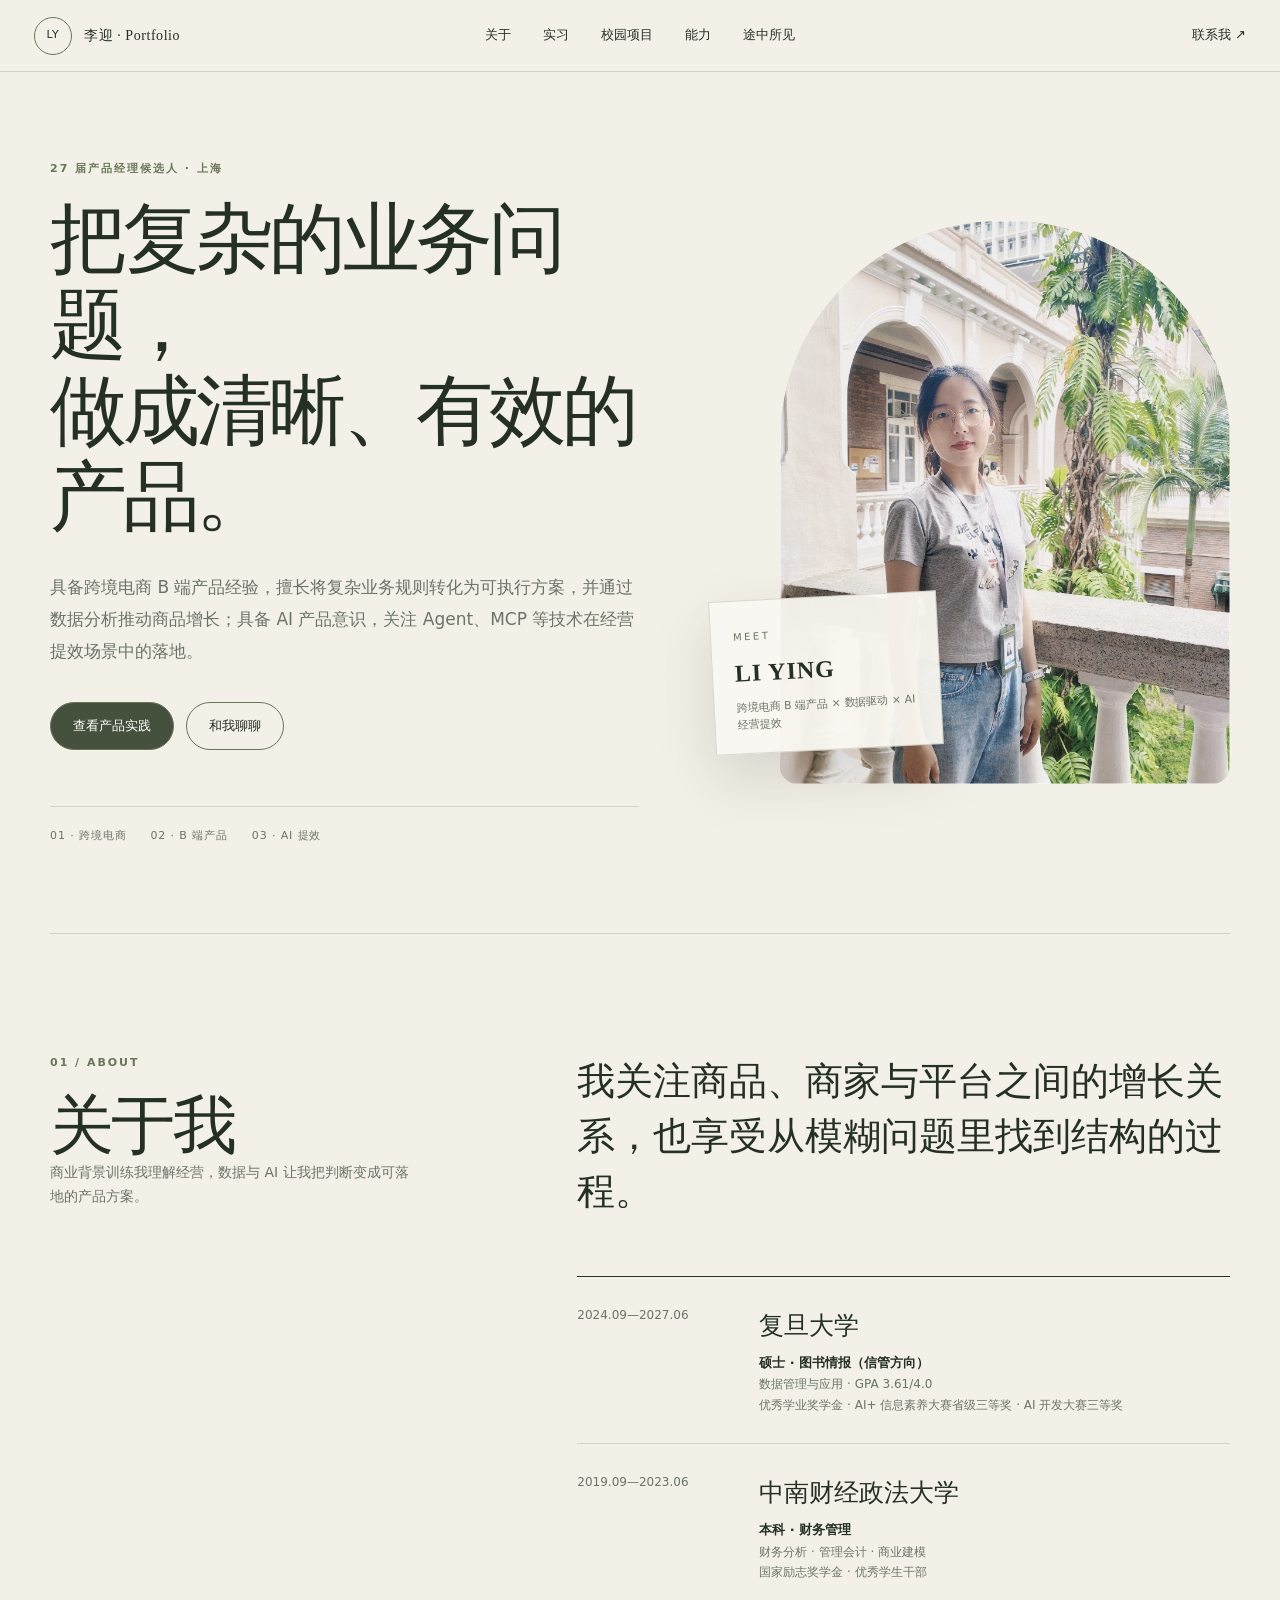
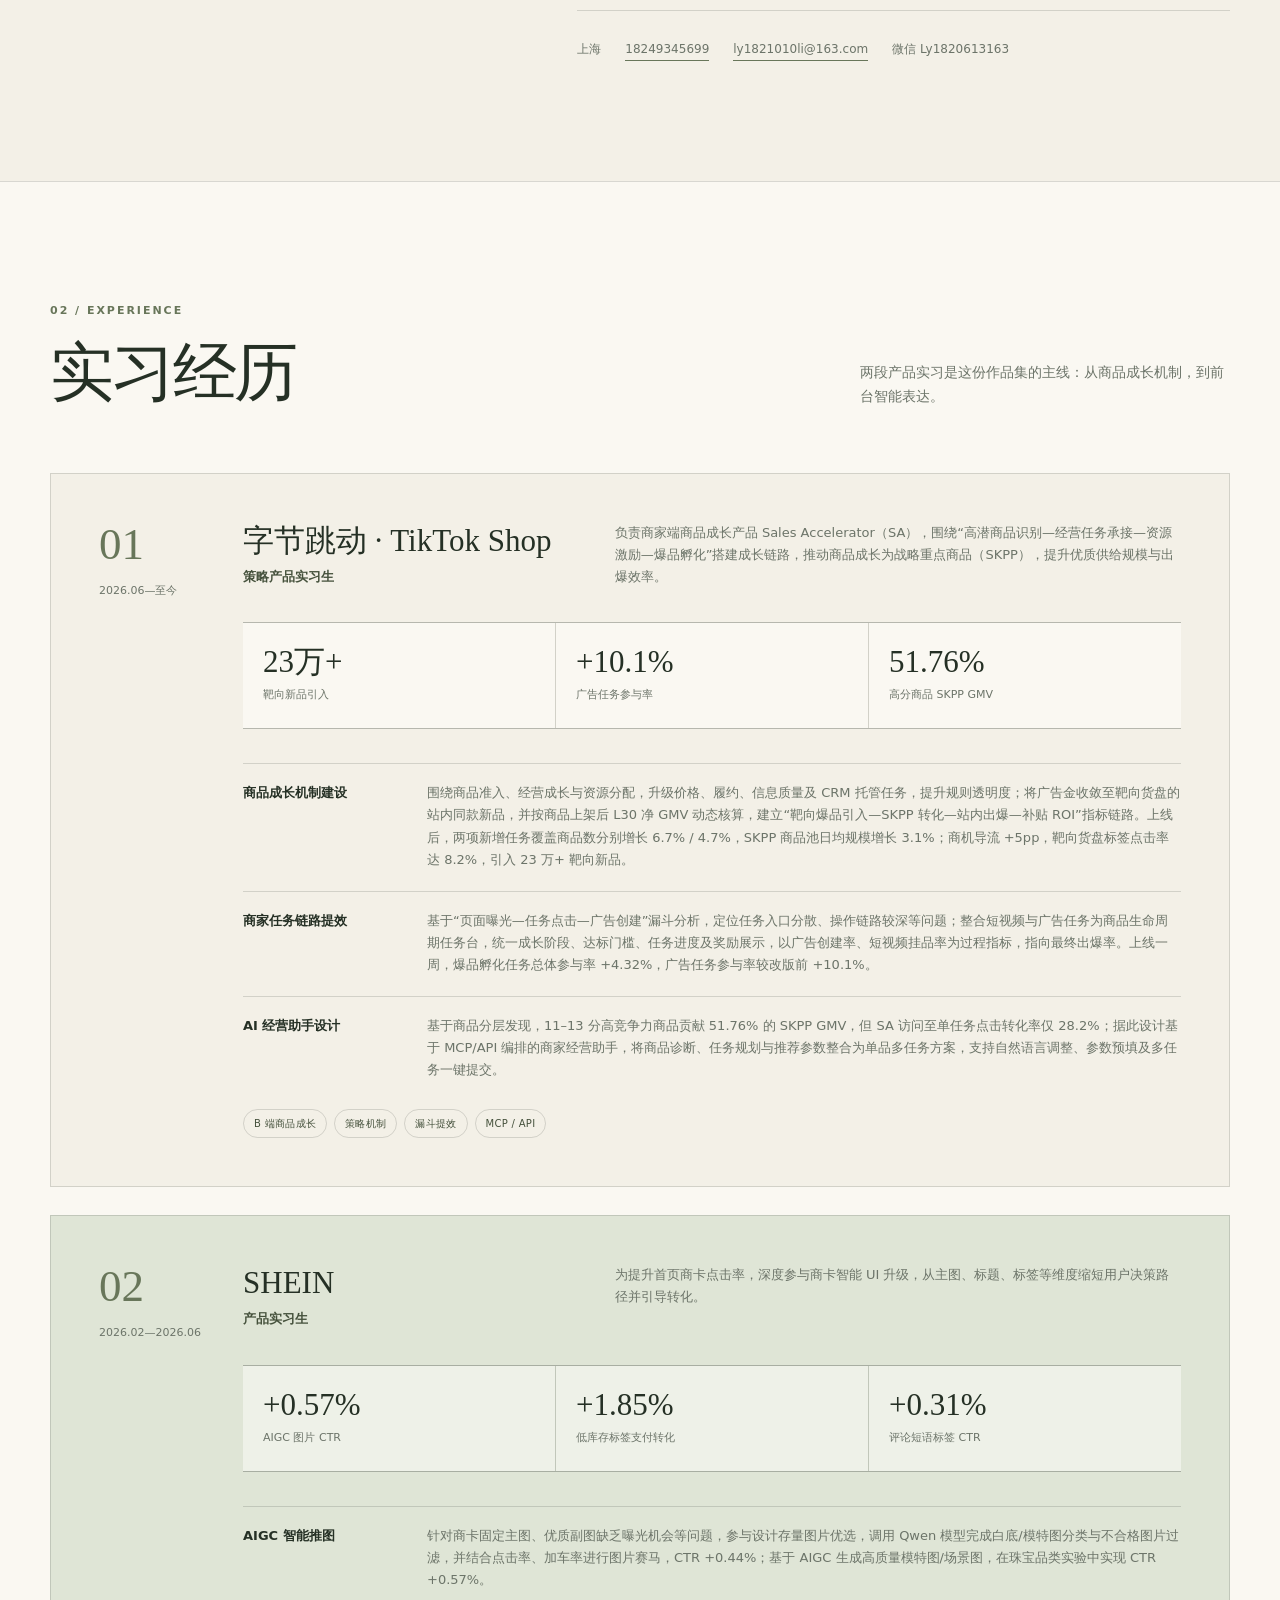
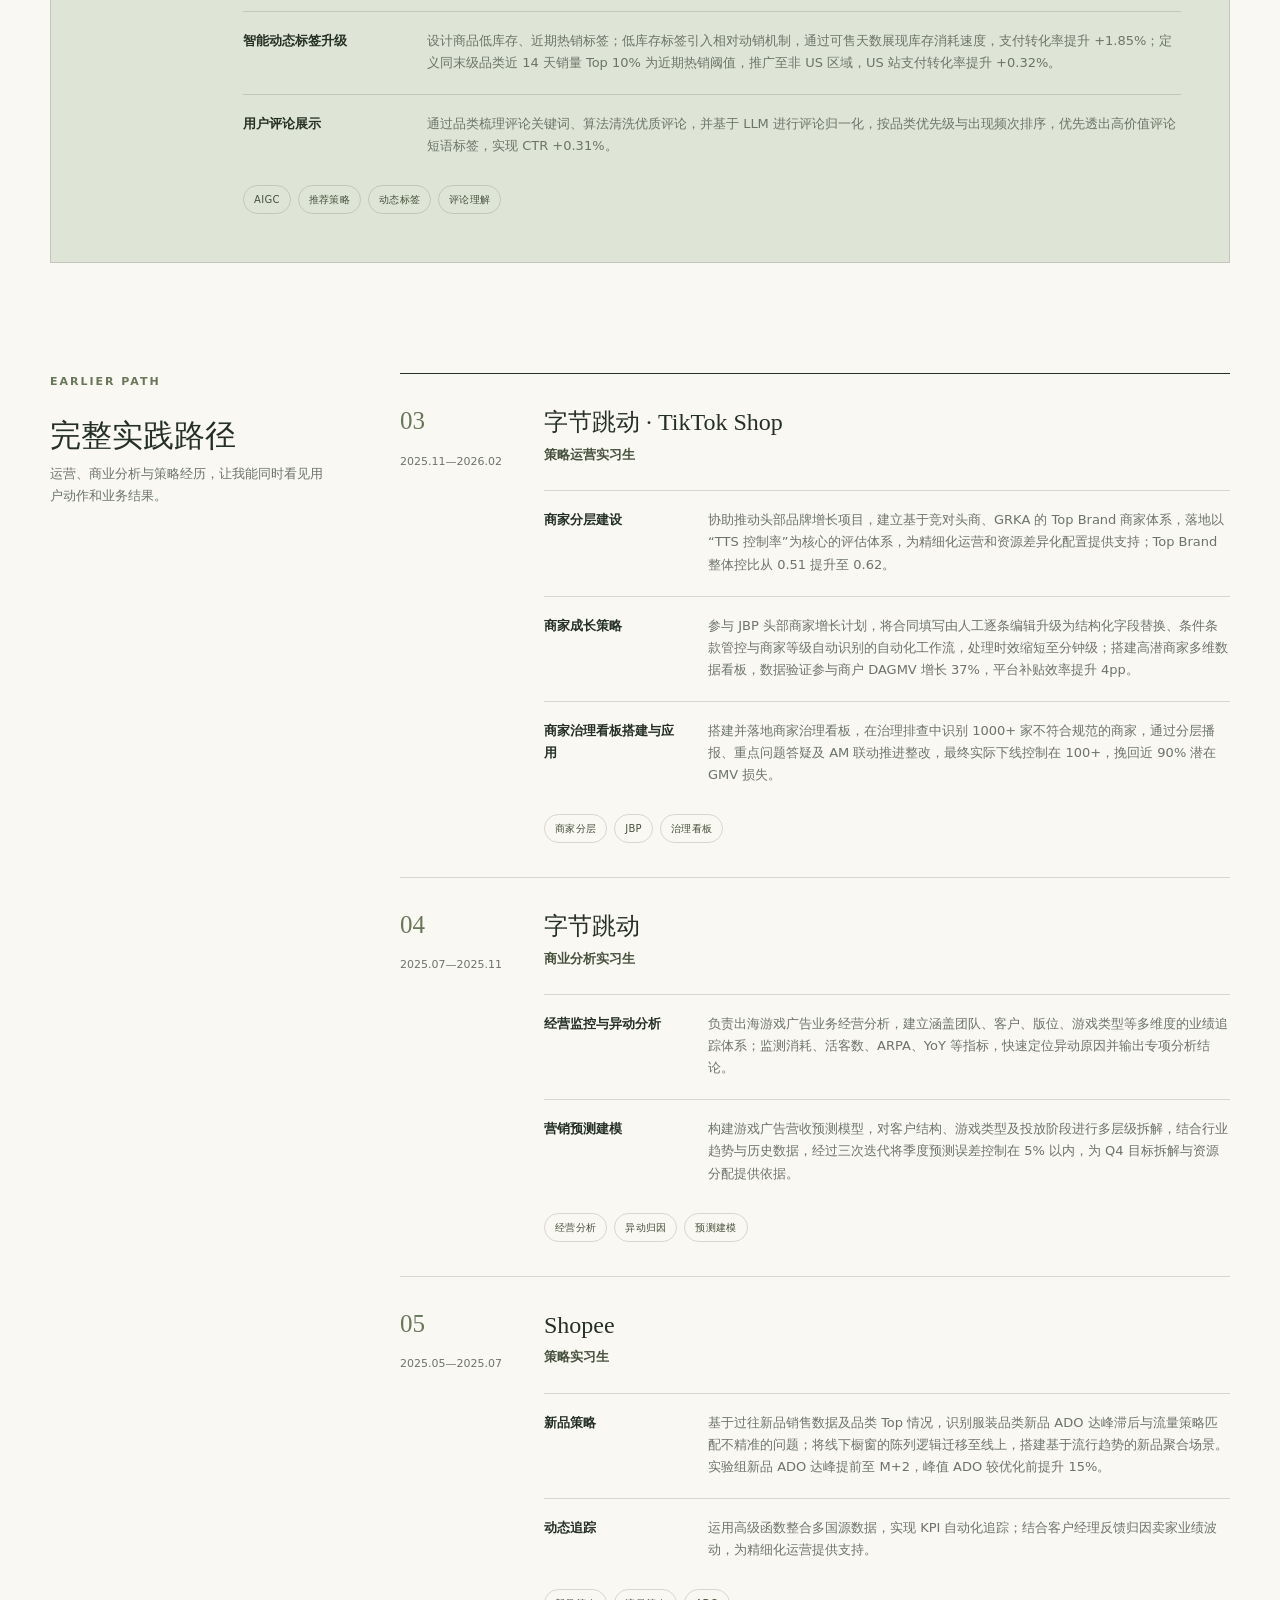
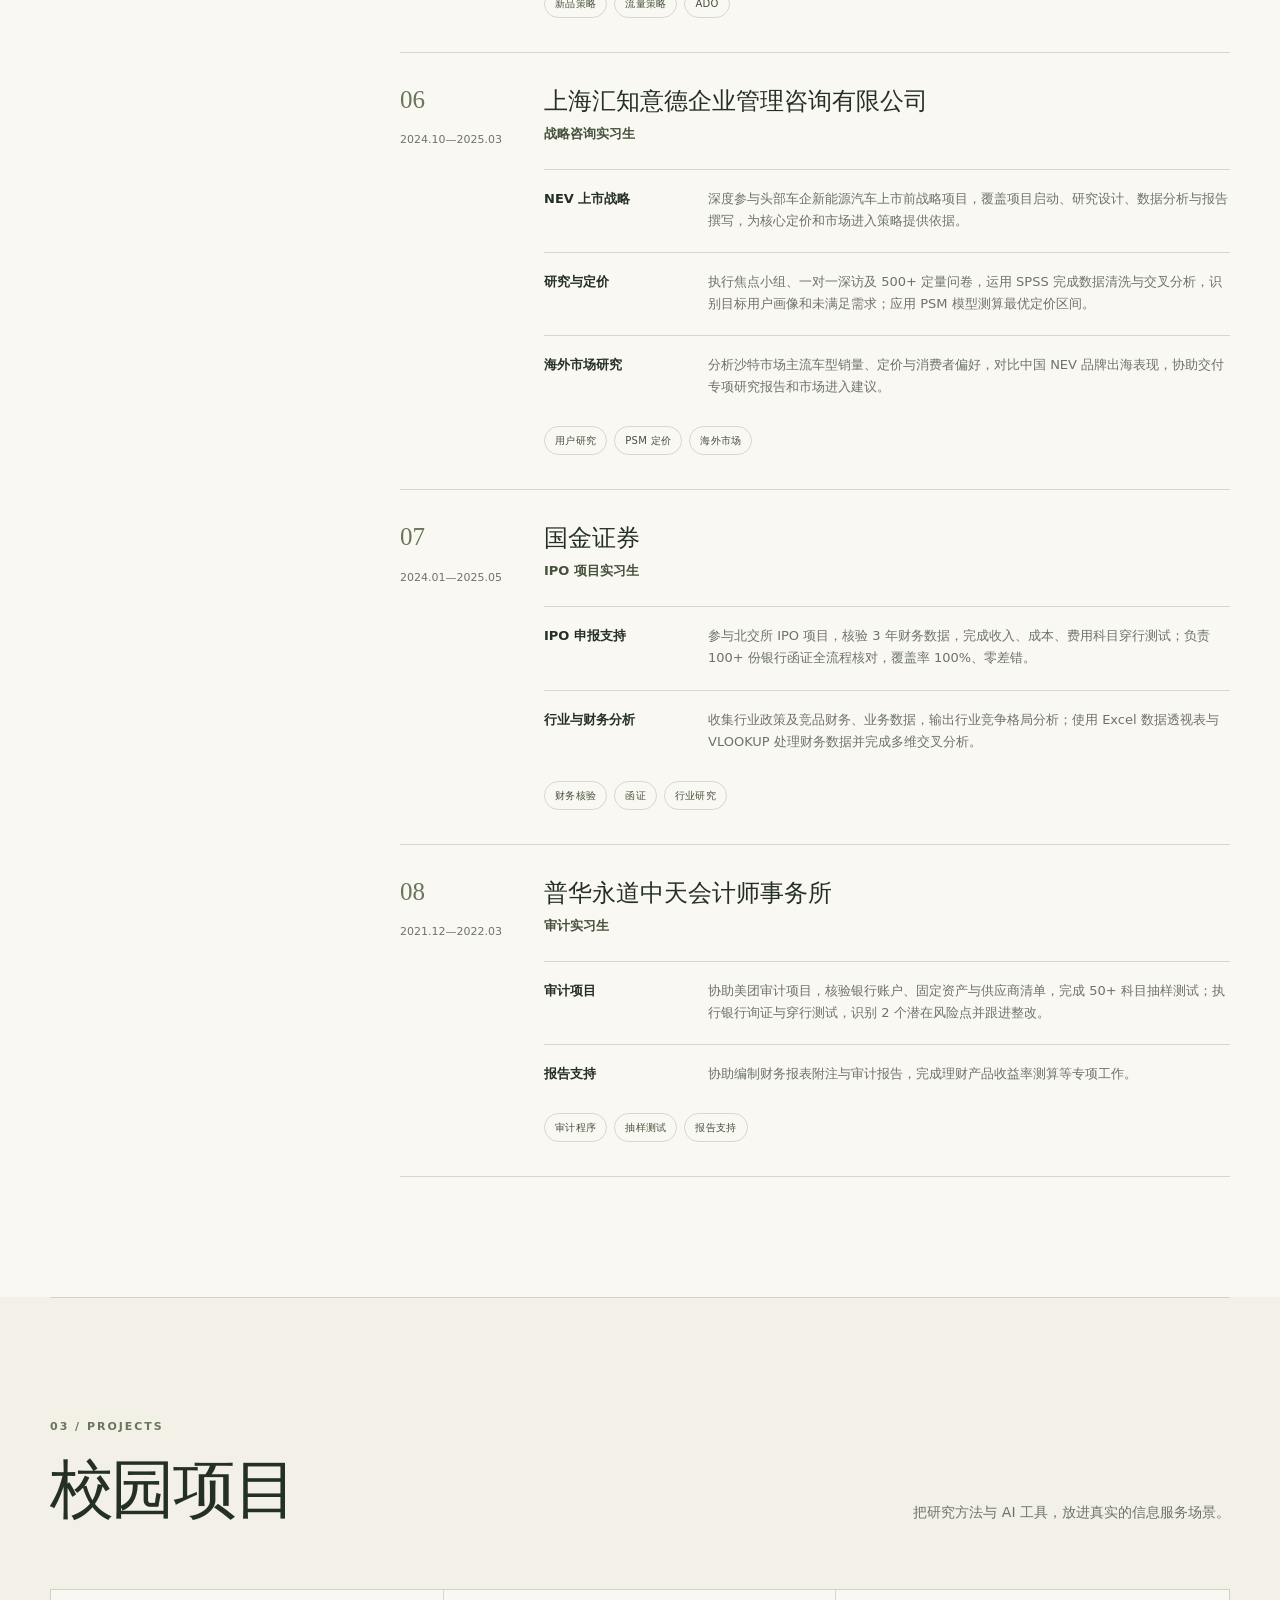
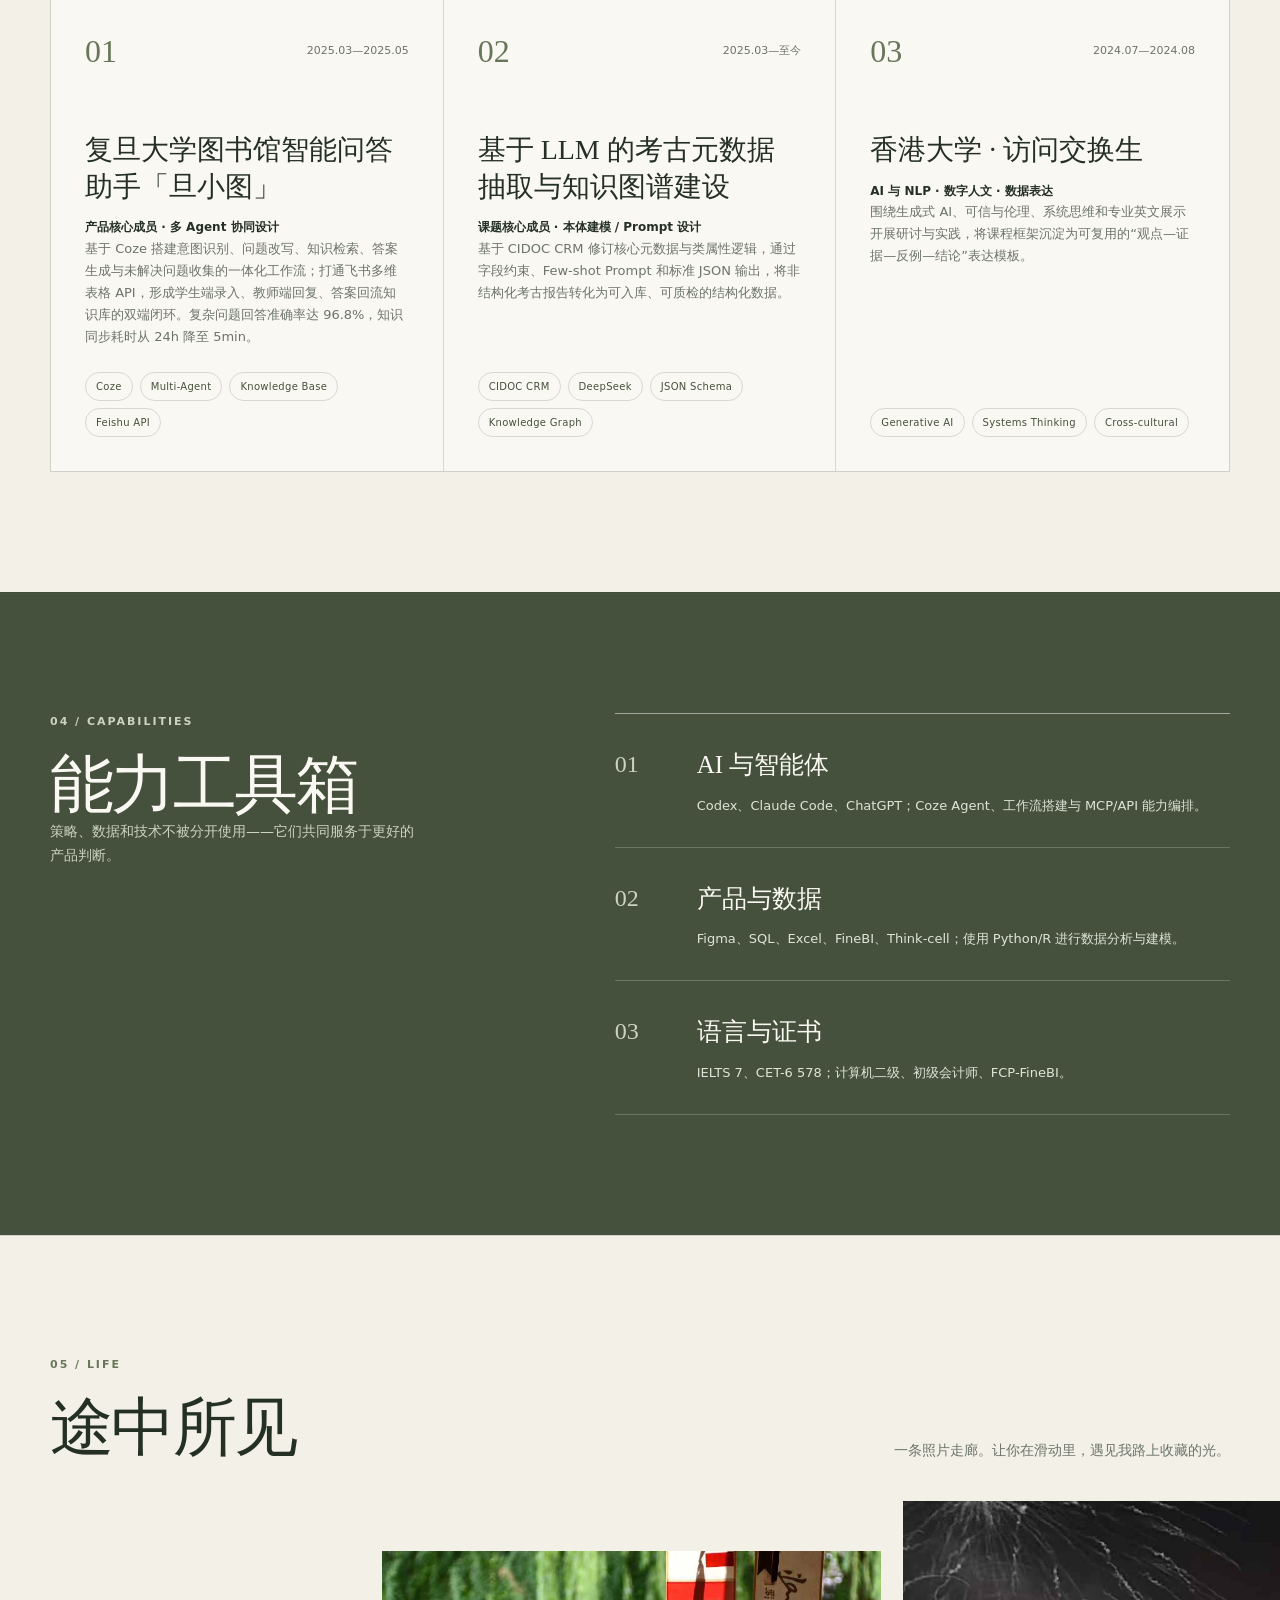
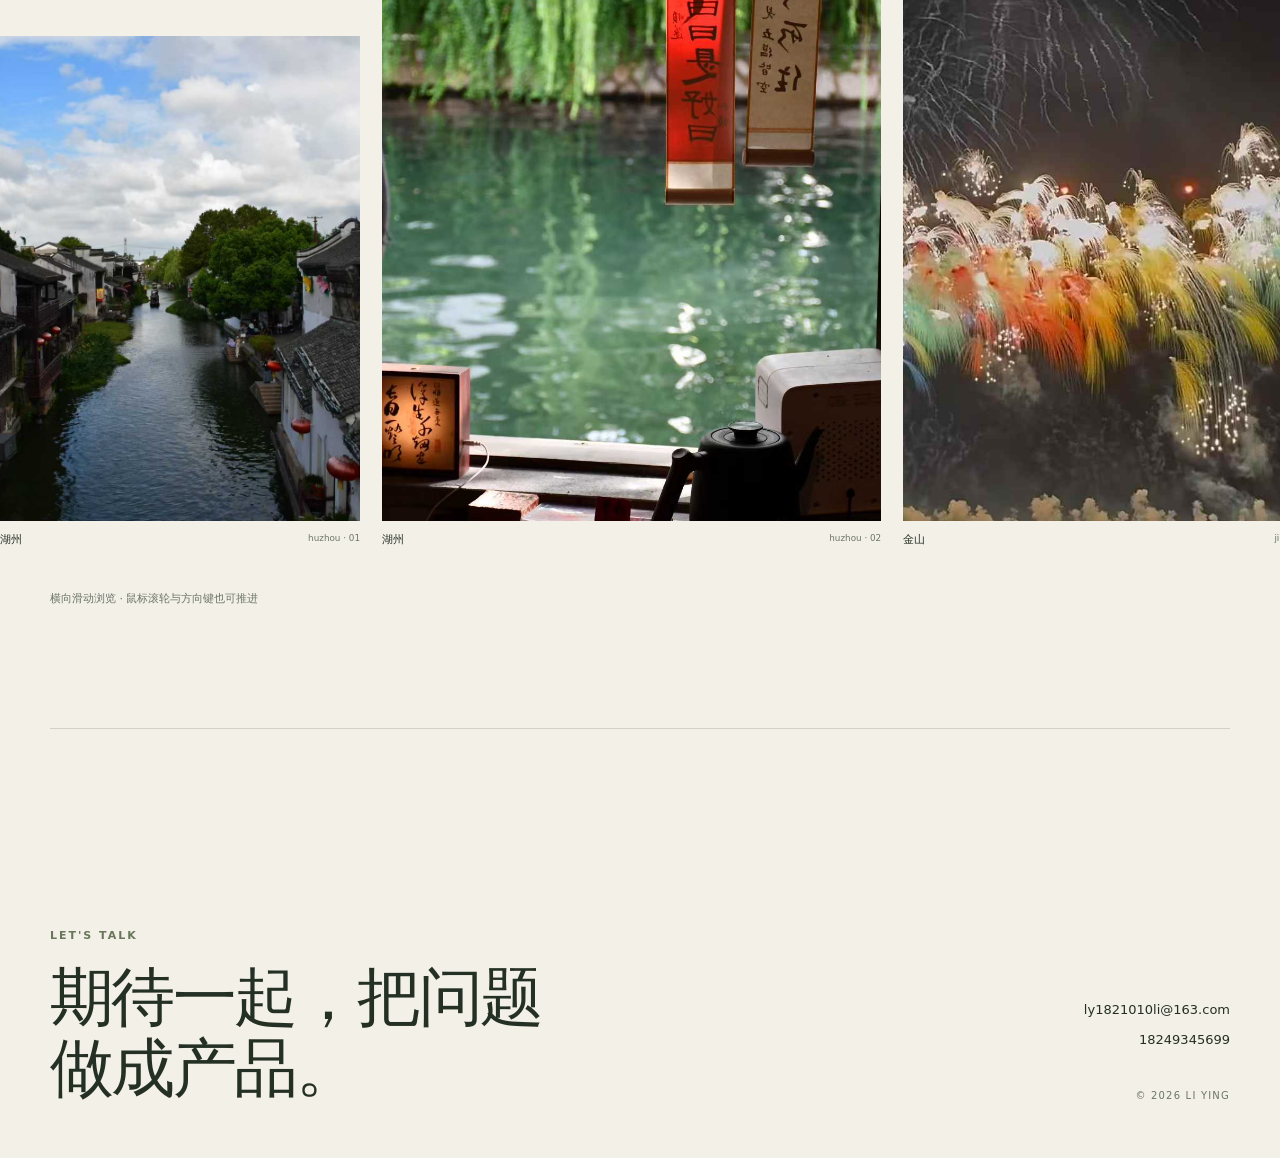
==== index.html @ 2142cdd2 "Publish product portfolio" ====
<!DOCTYPE html><html lang="zh-CN"><head><meta charSet="utf-8"/><meta name="viewport" content="width=device-width, initial-scale=1"/><link rel="preload" href="./profile.jpg" as="image"/><link rel="stylesheet" href="./style.css"  /><title>李迎 · 产品作品集</title><meta name="description" content="李迎的个人作品集：跨境电商 B 端产品、数据分析与 AI 经营提效实践。"/><meta property="og:title" content="李迎 · 产品作品集"/><meta property="og:description" content="李迎的个人作品集：跨境电商 B 端产品、数据分析与 AI 经营提效实践。"/><meta property="og:type" content="website"/><meta property="og:image" content="https://yling110500.github.io/portfolio_liying_v2/og.png"/><meta property="og:image:width" content="1536"/><meta property="og:image:height" content="864"/><meta property="og:image:alt" content="李迎产品作品集"/><meta name="twitter:card" content="summary_large_image"/><meta name="twitter:title" content="李迎 · 产品作品集"/><meta name="twitter:description" content="李迎的个人作品集：跨境电商 B 端产品、数据分析与 AI 经营提效实践。"/><meta name="twitter:image" content="https://yling110500.github.io/portfolio_liying_v2/og.png"/>
</head><body><main><header class="site-header"><a class="brand" href="#top" aria-label="返回首页"><span class="brand-mark">LY</span><span>李迎 · Portfolio</span></a><nav class="main-nav" aria-label="主导航"><a href="#about">关于</a><a href="#experience">实习</a><a href="#projects">校园项目</a><a href="#skills">能力</a><a href="#life">途中所见</a></nav><a class="header-contact" href="mailto:ly1821010li@163.com">联系我 ↗</a></header><section class="hero shell" id="top"><div class="hero-copy"><p class="eyebrow">27 届产品经理候选人 · 上海</p><h1>把复杂的业务问题，<br/>做成清晰、有效的产品。</h1><p class="hero-statement">具备跨境电商 B 端产品经验，擅长将复杂业务规则转化为可执行方案，并通过数据分析推动商品增长；具备 AI 产品意识，关注 Agent、MCP 等技术在经营提效场景中的落地。</p><div class="hero-actions"><a class="button primary" href="#experience">查看产品实践</a><a class="button secondary" href="mailto:ly1821010li@163.com">和我聊聊</a></div><div class="hero-index" aria-label="核心能力"><span>01 · 跨境电商</span><span>02 · B 端产品</span><span>03 · AI 提效</span></div></div><div class="portrait-wrap"><div class="portrait-frame"><img src="./profile.jpg" alt="李迎个人照片"/></div><div class="meet-card"><span>MEET</span><strong>LI YING</strong><p>跨境电商 B 端产品 × 数据驱动 × AI 经营提效</p></div></div></section><section class="section shell about-grid" id="about"><div class="section-heading sticky-heading"><p class="section-no">01 / ABOUT</p><h2>关于我</h2><p>商业背景训练我理解经营，数据与 AI 让我把判断变成可落地的产品方案。</p></div><div class="about-content"><p class="lead">我关注商品、商家与平台之间的增长关系，也享受从模糊问题里找到结构的过程。</p><div class="education-list"><article class="education-item"><p>2024.09—2027.06</p><div><h3>复旦大学</h3><strong>硕士 · 图书情报（信管方向）</strong><span>数据管理与应用 · GPA 3.61/4.0</span><small>优秀学业奖学金 · AI+ 信息素养大赛省级三等奖 · AI 开发大赛三等奖</small></div></article><article class="education-item"><p>2019.09—2023.06</p><div><h3>中南财经政法大学</h3><strong>本科 · 财务管理</strong><span>财务分析 · 管理会计 · 商业建模</span><small>国家励志奖学金 · 优秀学生干部</small></div></article></div><div class="contact-strip"><span>上海</span><a href="tel:18249345699">18249345699</a><a href="mailto:ly1821010li@163.com">ly1821010li@163.com</a><span>微信 <!-- -->Ly1820613163</span></div></div></section><section class="section experience-section" id="experience"><div class="shell section-heading horizontal-heading"><div><p class="section-no">02 / EXPERIENCE</p><h2>实习经历</h2></div><p>两段产品实习是这份作品集的主线：从商品成长机制，到前台智能表达。</p></div><div class="shell featured-list"><article class="experience-card featured-card" data-experience-id="bytedance-product" data-featured-experience="bytedance-product"><div class="experience-meta"><span>01</span><p>2026.06—至今</p></div><div class="experience-body"><div class="experience-title"><div><h3>字节跳动 · TikTok Shop</h3><p>策略产品实习生</p></div><p class="experience-intro">负责商家端商品成长产品 Sales Accelerator（SA），围绕“高潜商品识别—经营任务承接—资源激励—爆品孵化”搭建成长链路，推动商品成长为战略重点商品（SKPP），提升优质供给规模与出爆效率。</p></div><div class="metric-row"><div><strong>23万+</strong><span>靶向新品引入</span></div><div><strong>+10.1%</strong><span>广告任务参与率</span></div><div><strong>51.76%</strong><span>高分商品 SKPP GMV</span></div></div><div class="bullet-list"><div class="bullet"><strong>商品成长机制建设</strong><p>围绕商品准入、经营成长与资源分配，升级价格、履约、信息质量及 CRM 托管任务，提升规则透明度；将广告金收敛至靶向货盘的站内同款新品，并按商品上架后 L30 净 GMV 动态核算，建立“靶向爆品引入—SKPP 转化—站内出爆—补贴 ROI”指标链路。上线后，两项新增任务覆盖商品数分别增长 6.7% / 4.7%，SKPP 商品池日均规模增长 3.1%；商机导流 +5pp，靶向货盘标签点击率达 8.2%，引入 23 万+ 靶向新品。</p></div><div class="bullet"><strong>商家任务链路提效</strong><p>基于“页面曝光—任务点击—广告创建”漏斗分析，定位任务入口分散、操作链路较深等问题；整合短视频与广告任务为商品生命周期任务台，统一成长阶段、达标门槛、任务进度及奖励展示，以广告创建率、短视频挂品率为过程指标，指向最终出爆率。上线一周，爆品孵化任务总体参与率 +4.32%，广告任务参与率较改版前 +10.1%。</p></div><div class="bullet"><strong>AI 经营助手设计</strong><p>基于商品分层发现，11–13 分高竞争力商品贡献 51.76% 的 SKPP GMV，但 SA 访问至单任务点击转化率仅 28.2%；据此设计基于 MCP/API 编排的商家经营助手，将商品诊断、任务规划与推荐参数整合为单品多任务方案，支持自然语言调整、参数预填及多任务一键提交。</p></div></div><div class="tags"><span>B 端商品成长</span><span>策略机制</span><span>漏斗提效</span><span>MCP / API</span></div></div></article><article class="experience-card featured-card" data-experience-id="shein-product" data-featured-experience="shein-product"><div class="experience-meta"><span>02</span><p>2026.02—2026.06</p></div><div class="experience-body"><div class="experience-title"><div><h3>SHEIN</h3><p>产品实习生</p></div><p class="experience-intro">为提升首页商卡点击率，深度参与商卡智能 UI 升级，从主图、标题、标签等维度缩短用户决策路径并引导转化。</p></div><div class="metric-row"><div><strong>+0.57%</strong><span>AIGC 图片 CTR</span></div><div><strong>+1.85%</strong><span>低库存标签支付转化</span></div><div><strong>+0.31%</strong><span>评论短语标签 CTR</span></div></div><div class="bullet-list"><div class="bullet"><strong>AIGC 智能推图</strong><p>针对商卡固定主图、优质副图缺乏曝光机会等问题，参与设计存量图片优选，调用 Qwen 模型完成白底/模特图分类与不合格图片过滤，并结合点击率、加车率进行图片赛马，CTR +0.44%；基于 AIGC 生成高质量模特图/场景图，在珠宝品类实验中实现 CTR +0.57%。</p></div><div class="bullet"><strong>智能动态标签升级</strong><p>设计商品低库存、近期热销标签；低库存标签引入相对动销机制，通过可售天数展现库存消耗速度，支付转化率提升 +1.85%；定义同末级品类近 14 天销量 Top 10% 为近期热销阈值，推广至非 US 区域，US 站支付转化率提升 +0.32%。</p></div><div class="bullet"><strong>用户评论展示</strong><p>通过品类梳理评论关键词、算法清洗优质评论，并基于 LLM 进行评论归一化，按品类优先级与出现频次排序，优先透出高价值评论短语标签，实现 CTR +0.31%。</p></div></div><div class="tags"><span>AIGC</span><span>推荐策略</span><span>动态标签</span><span>评论理解</span></div></div></article></div><div class="shell timeline-wrap"><div class="timeline-intro"><p class="section-no">EARLIER PATH</p><h3>完整实践路径</h3><p>运营、商业分析与策略经历，让我能同时看见用户动作和业务结果。</p></div><div class="timeline"><article class="experience-card timeline-card" data-experience-id="bytedance-ops"><div class="experience-meta"><span>03</span><p>2025.11—2026.02</p></div><div class="experience-body"><div class="experience-title"><div><h3>字节跳动 · TikTok Shop</h3><p>策略运营实习生</p></div></div><div class="bullet-list"><div class="bullet"><strong>商家分层建设</strong><p>协助推动头部品牌增长项目，建立基于竞对头商、GRKA 的 Top Brand 商家体系，落地以“TTS 控制率”为核心的评估体系，为精细化运营和资源差异化配置提供支持；Top Brand 整体控比从 0.51 提升至 0.62。</p></div><div class="bullet"><strong>商家成长策略</strong><p>参与 JBP 头部商家增长计划，将合同填写由人工逐条编辑升级为结构化字段替换、条件条款管控与商家等级自动识别的自动化工作流，处理时效缩短至分钟级；搭建高潜商家多维数据看板，数据验证参与商户 DAGMV 增长 37%，平台补贴效率提升 4pp。</p></div><div class="bullet"><strong>商家治理看板搭建与应用</strong><p>搭建并落地商家治理看板，在治理排查中识别 1000+ 家不符合规范的商家，通过分层播报、重点问题答疑及 AM 联动推进整改，最终实际下线控制在 100+，挽回近 90% 潜在 GMV 损失。</p></div></div><div class="tags"><span>商家分层</span><span>JBP</span><span>治理看板</span></div></div></article><article class="experience-card timeline-card" data-experience-id="bytedance-ba"><div class="experience-meta"><span>04</span><p>2025.07—2025.11</p></div><div class="experience-body"><div class="experience-title"><div><h3>字节跳动</h3><p>商业分析实习生</p></div></div><div class="bullet-list"><div class="bullet"><strong>经营监控与异动分析</strong><p>负责出海游戏广告业务经营分析，建立涵盖团队、客户、版位、游戏类型等多维度的业绩追踪体系；监测消耗、活客数、ARPA、YoY 等指标，快速定位异动原因并输出专项分析结论。</p></div><div class="bullet"><strong>营销预测建模</strong><p>构建游戏广告营收预测模型，对客户结构、游戏类型及投放阶段进行多层级拆解，结合行业趋势与历史数据，经过三次迭代将季度预测误差控制在 5% 以内，为 Q4 目标拆解与资源分配提供依据。</p></div></div><div class="tags"><span>经营分析</span><span>异动归因</span><span>预测建模</span></div></div></article><article class="experience-card timeline-card" data-experience-id="shopee"><div class="experience-meta"><span>05</span><p>2025.05—2025.07</p></div><div class="experience-body"><div class="experience-title"><div><h3>Shopee</h3><p>策略实习生</p></div></div><div class="bullet-list"><div class="bullet"><strong>新品策略</strong><p>基于过往新品销售数据及品类 Top 情况，识别服装品类新品 ADO 达峰滞后与流量策略匹配不精准的问题；将线下橱窗的陈列逻辑迁移至线上，搭建基于流行趋势的新品聚合场景。实验组新品 ADO 达峰提前至 M+2，峰值 ADO 较优化前提升 15%。</p></div><div class="bullet"><strong>动态追踪</strong><p>运用高级函数整合多国源数据，实现 KPI 自动化追踪；结合客户经理反馈归因卖家业绩波动，为精细化运营提供支持。</p></div></div><div class="tags"><span>新品策略</span><span>流量策略</span><span>ADO</span></div></div></article><article class="experience-card timeline-card" data-experience-id="consulting"><div class="experience-meta"><span>06</span><p>2024.10—2025.03</p></div><div class="experience-body"><div class="experience-title"><div><h3>上海汇知意德企业管理咨询有限公司</h3><p>战略咨询实习生</p></div></div><div class="bullet-list"><div class="bullet"><strong>NEV 上市战略</strong><p>深度参与头部车企新能源汽车上市前战略项目，覆盖项目启动、研究设计、数据分析与报告撰写，为核心定价和市场进入策略提供依据。</p></div><div class="bullet"><strong>研究与定价</strong><p>执行焦点小组、一对一深访及 500+ 定量问卷，运用 SPSS 完成数据清洗与交叉分析，识别目标用户画像和未满足需求；应用 PSM 模型测算最优定价区间。</p></div><div class="bullet"><strong>海外市场研究</strong><p>分析沙特市场主流车型销量、定价与消费者偏好，对比中国 NEV 品牌出海表现，协助交付专项研究报告和市场进入建议。</p></div></div><div class="tags"><span>用户研究</span><span>PSM 定价</span><span>海外市场</span></div></div></article><article class="experience-card timeline-card" data-experience-id="ipo"><div class="experience-meta"><span>07</span><p>2024.01—2025.05</p></div><div class="experience-body"><div class="experience-title"><div><h3>国金证券</h3><p>IPO 项目实习生</p></div></div><div class="bullet-list"><div class="bullet"><strong>IPO 申报支持</strong><p>参与北交所 IPO 项目，核验 3 年财务数据，完成收入、成本、费用科目穿行测试；负责 100+ 份银行函证全流程核对，覆盖率 100%、零差错。</p></div><div class="bullet"><strong>行业与财务分析</strong><p>收集行业政策及竞品财务、业务数据，输出行业竞争格局分析；使用 Excel 数据透视表与 VLOOKUP 处理财务数据并完成多维交叉分析。</p></div></div><div class="tags"><span>财务核验</span><span>函证</span><span>行业研究</span></div></div></article><article class="experience-card timeline-card" data-experience-id="audit"><div class="experience-meta"><span>08</span><p>2021.12—2022.03</p></div><div class="experience-body"><div class="experience-title"><div><h3>普华永道中天会计师事务所</h3><p>审计实习生</p></div></div><div class="bullet-list"><div class="bullet"><strong>审计项目</strong><p>协助美团审计项目，核验银行账户、固定资产与供应商清单，完成 50+ 科目抽样测试；执行银行询证与穿行测试，识别 2 个潜在风险点并跟进整改。</p></div><div class="bullet"><strong>报告支持</strong><p>协助编制财务报表附注与审计报告，完成理财产品收益率测算等专项工作。</p></div></div><div class="tags"><span>审计程序</span><span>抽样测试</span><span>报告支持</span></div></div></article></div></div></section><section class="section shell" id="projects"><div class="section-heading horizontal-heading"><div><p class="section-no">03 / PROJECTS</p><h2>校园项目</h2></div><p>把研究方法与 AI 工具，放进真实的信息服务场景。</p></div><div class="project-grid"><article class="project-card"><div class="project-top"><span>0<!-- -->1</span><p>2025.03—2025.05</p></div><h3>复旦大学图书馆智能问答助手「旦小图」</h3><strong>产品核心成员 · 多 Agent 协同设计</strong><p>基于 Coze 搭建意图识别、问题改写、知识检索、答案生成与未解决问题收集的一体化工作流；打通飞书多维表格 API，形成学生端录入、教师端回复、答案回流知识库的双端闭环。复杂问题回答准确率达 96.8%，知识同步耗时从 24h 降至 5min。</p><div class="tags"><span>Coze</span><span>Multi-Agent</span><span>Knowledge Base</span><span>Feishu API</span></div></article><article class="project-card"><div class="project-top"><span>0<!-- -->2</span><p>2025.03—至今</p></div><h3>基于 LLM 的考古元数据抽取与知识图谱建设</h3><strong>课题核心成员 · 本体建模 / Prompt 设计</strong><p>基于 CIDOC CRM 修订核心元数据与类属性逻辑，通过字段约束、Few-shot Prompt 和标准 JSON 输出，将非结构化考古报告转化为可入库、可质检的结构化数据。</p><div class="tags"><span>CIDOC CRM</span><span>DeepSeek</span><span>JSON Schema</span><span>Knowledge Graph</span></div></article><article class="project-card"><div class="project-top"><span>0<!-- -->3</span><p>2024.07—2024.08</p></div><h3>香港大学 · 访问交换生</h3><strong>AI 与 NLP · 数字人文 · 数据表达</strong><p>围绕生成式 AI、可信与伦理、系统思维和专业英文展示开展研讨与实践，将课程框架沉淀为可复用的“观点—证据—反例—结论”表达模板。</p><div class="tags"><span>Generative AI</span><span>Systems Thinking</span><span>Cross-cultural</span></div></article></div></section><section class="section skills-section" id="skills"><div class="shell skills-grid"><div class="section-heading"><p class="section-no">04 / CAPABILITIES</p><h2>能力工具箱</h2><p>策略、数据和技术不被分开使用——它们共同服务于更好的产品判断。</p></div><div class="skill-list"><article><span>0<!-- -->1</span><div><h3>AI 与智能体</h3><p>Codex、Claude Code、ChatGPT；Coze Agent、工作流搭建与 MCP/API 能力编排。</p></div></article><article><span>0<!-- -->2</span><div><h3>产品与数据</h3><p>Figma、SQL、Excel、FineBI、Think-cell；使用 Python/R 进行数据分析与建模。</p></div></article><article><span>0<!-- -->3</span><div><h3>语言与证书</h3><p>IELTS 7、CET-6 578；计算机二级、初级会计师、FCP-FineBI。</p></div></article></div></div></section><section class="section photo-section" id="life"><div class="shell section-heading horizontal-heading photo-heading"><div><p class="section-no">05 / LIFE</p><h2>途中所见</h2></div><p>一条照片走廊。让你在滑动里，遇见我路上收藏的光。</p></div><div class="photo-rail" tabindex="0" aria-label="照片走廊，横向滑动浏览"><div class="photo-spacer" aria-hidden="true"></div><figure class="photo-item photo-1"><img src="./huzhou-01.jpg" alt="湖州旅行摄影" loading="lazy"/><figcaption><span>湖州</span><small>huzhou · 01</small></figcaption></figure><figure class="photo-item photo-2"><img src="./huzhou-02.jpg" alt="湖州旅行摄影" loading="lazy"/><figcaption><span>湖州</span><small>huzhou · 02</small></figcaption></figure><figure class="photo-item photo-3"><img src="./jinshan-01.jpg" alt="金山旅行摄影" loading="lazy"/><figcaption><span>金山</span><small>jinshan · 01</small></figcaption></figure><figure class="photo-item photo-1"><img src="./qiandaohu-01.jpg" alt="千岛湖旅行摄影" loading="lazy"/><figcaption><span>千岛湖</span><small>qiandaohu · 01</small></figcaption></figure><figure class="photo-item photo-2"><img src="./shangrao-01.jpg" alt="上饶旅行摄影" loading="lazy"/><figcaption><span>上饶</span><small>shangrao · 01</small></figcaption></figure><figure class="photo-item photo-3"><img src="./suzhou-01.jpg" alt="苏州旅行摄影" loading="lazy"/><figcaption><span>苏州</span><small>suzhou · 01</small></figcaption></figure><figure class="photo-item photo-1"><img src="./xianggang-01.jpg" alt="香港旅行摄影" loading="lazy"/><figcaption><span>香港</span><small>xianggang · 01</small></figcaption></figure><div class="photo-end"><span>继续向前</span><strong>→</strong></div></div><p class="photo-tip shell">横向滑动浏览 · 鼠标滚轮与方向键也可推进</p></section><footer class="footer shell"><div><p class="section-no">LET&#x27;S TALK</p><h2>期待一起，把问题<br/>做成产品。</h2></div><div class="footer-links"><a href="mailto:ly1821010li@163.com">ly1821010li@163.com</a><a href="tel:18249345699">18249345699</a><span>© 2026 LI YING</span></div></footer></main><script src="./static.js"></script></body></html>
---- style.css ----
/*! tailwindcss v4.2.1 | MIT License | https://tailwindcss.com */
@layer theme{:root,:host{--font-sans:ui-sans-serif, system-ui, sans-serif, "Apple Color Emoji", "Segoe UI Emoji", "Segoe UI Symbol", "Noto Color Emoji";--font-mono:ui-monospace, SFMono-Regular, Menlo, Monaco, Consolas, "Liberation Mono", "Courier New", monospace;--spacing:.25rem;--default-font-family:var(--font-sans);--default-mono-font-family:var(--font-mono)}}@layer base{*,:after,:before,::backdrop{box-sizing:border-box;border:0 solid;margin:0;padding:0}::file-selector-button{box-sizing:border-box;border:0 solid;margin:0;padding:0}html,:host{-webkit-text-size-adjust:100%;tab-size:4;line-height:1.5;font-family:var(--default-font-family,ui-sans-serif, system-ui, sans-serif, "Apple Color Emoji", "Segoe UI Emoji", "Segoe UI Symbol", "Noto Color Emoji");font-feature-settings:var(--default-font-feature-settings,normal);font-variation-settings:var(--default-font-variation-settings,normal);-webkit-tap-highlight-color:transparent}hr{height:0;color:inherit;border-top-width:1px}abbr:where([title]){-webkit-text-decoration:underline dotted;text-decoration:underline dotted}h1,h2,h3,h4,h5,h6{font-size:inherit;font-weight:inherit}a{color:inherit;-webkit-text-decoration:inherit;-webkit-text-decoration:inherit;-webkit-text-decoration:inherit;-webkit-text-decoration:inherit;text-decoration:inherit}b,strong{font-weight:bolder}code,kbd,samp,pre{font-family:var(--default-mono-font-family,ui-monospace, SFMono-Regular, Menlo, Monaco, Consolas, "Liberation Mono", "Courier New", monospace);font-feature-settings:var(--default-mono-font-feature-settings,normal);font-variation-settings:var(--default-mono-font-variation-settings,normal);font-size:1em}small{font-size:80%}sub,sup{vertical-align:baseline;font-size:75%;line-height:0;position:relative}sub{bottom:-.25em}sup{top:-.5em}table{text-indent:0;border-color:inherit;border-collapse:collapse}:-moz-focusring{outline:auto}progress{vertical-align:baseline}summary{display:list-item}ol,ul,menu{list-style:none}img,svg,video,canvas,audio,iframe,embed,object{vertical-align:middle;display:block}img,video{max-width:100%;height:auto}button,input,select,optgroup,textarea{font:inherit;font-feature-settings:inherit;font-variation-settings:inherit;letter-spacing:inherit;color:inherit;opacity:1;background-color:#0000;border-radius:0}::file-selector-button{font:inherit;font-feature-settings:inherit;font-variation-settings:inherit;letter-spacing:inherit;color:inherit;opacity:1;background-color:#0000;border-radius:0}:where(select:is([multiple],[size])) optgroup{font-weight:bolder}:where(select:is([multiple],[size])) optgroup option{padding-inline-start:20px}::file-selector-button{margin-inline-end:4px}::placeholder{opacity:1}@supports (not ((-webkit-appearance:-apple-pay-button))) or (contain-intrinsic-size:1px){::placeholder{color:currentColor}@supports (color:color-mix(in lab, red, red)){::placeholder{color:color-mix(in oklab, currentcolor 50%, transparent)}}}textarea{resize:vertical}::-webkit-search-decoration{-webkit-appearance:none}::-webkit-date-and-time-value{min-height:1lh;text-align:inherit}::-webkit-datetime-edit{display:inline-flex}::-webkit-datetime-edit-fields-wrapper{padding:0}::-webkit-datetime-edit{padding-block:0}::-webkit-datetime-edit-year-field{padding-block:0}::-webkit-datetime-edit-month-field{padding-block:0}::-webkit-datetime-edit-day-field{padding-block:0}::-webkit-datetime-edit-hour-field{padding-block:0}::-webkit-datetime-edit-minute-field{padding-block:0}::-webkit-datetime-edit-second-field{padding-block:0}::-webkit-datetime-edit-millisecond-field{padding-block:0}::-webkit-datetime-edit-meridiem-field{padding-block:0}::-webkit-calendar-picker-indicator{line-height:1}:-moz-ui-invalid{box-shadow:none}button,input:where([type=button],[type=reset],[type=submit]){appearance:button}::file-selector-button{appearance:button}::-webkit-inner-spin-button{height:auto}::-webkit-outer-spin-button{height:auto}[hidden]:where(:not([hidden=until-found])){display:none!important}}@layer components;@layer utilities{.relative{position:relative}.start{inset-inline-start:var(--spacing)}.table{display:table}}:root{--ivory:#f3f0e7;--paper:#faf8f2;--ink:#253025;--muted:#6c7469;--green:#68765a;--green-dark:#45513c;--green-pale:#dfe5d6;--line:#25302529;--serif:Georgia, "Times New Roman", "Songti SC", "SimSun", serif;--sans:Inter, ui-sans-serif, system-ui, -apple-system, BlinkMacSystemFont, "PingFang SC", "Microsoft YaHei", sans-serif}*{box-sizing:border-box}html{scroll-behavior:smooth}body{background:var(--ivory);color:var(--ink);font-family:var(--sans);margin:0;line-height:1.7}a{color:inherit;text-decoration:none}img{max-width:100%;display:block}button,a{-webkit-tap-highlight-color:transparent}::selection{background:var(--green);color:#fff}.shell{width:min(1180px,100% - 64px);margin-inline:auto}.site-header{z-index:20;border-bottom:1px solid var(--line);-webkit-backdrop-filter:blur(16px);backdrop-filter:blur(16px);background:#f3f0e7e6;grid-template-columns:1fr auto 1fr;align-items:center;min-height:72px;padding:0 34px;display:grid;position:sticky;top:0}.brand{font-family:var(--serif);letter-spacing:.04em;align-items:center;gap:12px;font-size:14px;display:flex}.brand-mark{border:1px solid var(--green);width:38px;height:38px;font-family:var(--sans);letter-spacing:.08em;border-radius:50%;place-items:center;font-size:11px;display:grid}.main-nav{gap:32px;font-size:13px;display:flex}.main-nav a,.header-contact{position:relative}.main-nav a:after,.header-contact:after{content:"";background:var(--green-dark);height:1px;transition:right .25s;position:absolute;bottom:-5px;left:0;right:100%}.main-nav a:hover:after,.header-contact:hover:after{right:0}.header-contact{justify-self:end;font-size:13px}.hero{grid-template-columns:1.08fr .92fr;align-items:center;gap:90px;min-height:calc(100vh - 72px);padding-block:88px;display:grid}.eyebrow,.section-no{color:var(--green);letter-spacing:.18em;text-transform:uppercase;margin:0 0 18px;font-size:11px;font-weight:700}.hero h1{font-family:var(--serif);letter-spacing:-.05em;margin:0;font-size:clamp(50px,6vw,82px);font-weight:400;line-height:1.12}.hero-statement{max-width:670px;color:var(--muted);margin:30px 0 0;font-size:17px;line-height:1.9}.hero-actions{gap:12px;margin-top:34px;display:flex}.button{border:1px solid var(--green);border-radius:999px;justify-content:center;align-items:center;min-height:48px;padding:0 22px;font-size:13px;transition:transform .2s,background .2s;display:inline-flex}.button:hover{transform:translateY(-2px)}.button.primary{background:var(--green-dark);color:#fff}.button.secondary{background:0 0}.hero-index{border-top:1px solid var(--line);color:var(--muted);letter-spacing:.08em;flex-wrap:wrap;gap:24px;margin-top:56px;padding-top:20px;font-size:11px;display:flex}.portrait-wrap{justify-self:end;width:min(100%,450px);position:relative}.portrait-frame{aspect-ratio:4/5;background:var(--green-pale);border-radius:220px 220px 18px 18px;position:relative;overflow:hidden}.portrait-frame:after{content:"";position:absolute;inset:0;box-shadow:inset 0 0 0 1px #ffffff73}.portrait-frame img{object-fit:cover;object-position:50% 35%;filter:saturate(.8)sepia(.05);width:100%;height:100%}.meet-card{border:1px solid var(--line);background:#faf8f2f0;width:228px;padding:20px 22px;position:absolute;bottom:34px;left:-68px;transform:rotate(-3deg);box-shadow:0 24px 60px #2e382b26}.meet-card span{letter-spacing:.25em;color:var(--green);font-size:10px}.meet-card strong{font-family:var(--serif);letter-spacing:.04em;margin:5px 0;font-size:24px;display:block}.meet-card p{color:var(--muted);margin:0;font-size:11px;line-height:1.55}.section{border-top:1px solid var(--line);padding-block:120px}.section-heading h2,.footer h2{font-family:var(--serif);letter-spacing:-.04em;margin:0;font-size:clamp(42px,5vw,66px);font-weight:400;line-height:1.1}.section-heading>p:not(.section-no){color:var(--muted);max-width:370px;font-size:14px}.about-grid{grid-template-columns:.78fr 1.22fr;gap:110px;display:grid}.sticky-heading{align-self:start;position:sticky;top:116px}.lead{font-family:var(--serif);margin:0 0 56px;font-size:clamp(25px,3vw,38px);line-height:1.45}.education-list{border-top:1px solid var(--ink)}.education-item{border-bottom:1px solid var(--line);grid-template-columns:160px 1fr;gap:22px;padding:28px 0;display:grid}.education-item>p{color:var(--muted);margin:0;font-size:12px}.education-item h3{font-family:var(--serif);margin:0 0 5px;font-size:25px;font-weight:400}.education-item strong,.education-item span,.education-item small{display:block}.education-item strong{font-size:13px}.education-item span,.education-item small{color:var(--muted);font-size:12px}.contact-strip{color:var(--muted);flex-wrap:wrap;gap:10px 24px;padding-top:28px;font-size:12px;display:flex}.contact-strip a{border-bottom:1px solid var(--green)}.experience-section{background:var(--paper)}.horizontal-heading{justify-content:space-between;align-items:end;gap:40px;margin-bottom:64px;display:flex}.horizontal-heading>p{margin:0}.featured-list{gap:28px;display:grid}.experience-card{grid-template-columns:110px 1fr;gap:34px;display:grid;position:relative}.featured-card{border:1px solid var(--line);background:var(--ivory);padding:48px}.featured-card:nth-child(2){background:var(--green-pale)}.experience-meta>span{font-family:var(--serif);color:var(--green);font-size:45px;line-height:1}.experience-meta>p{color:var(--muted);margin:16px 0 0;font-size:11px;line-height:1.4}.experience-title{grid-template-columns:.75fr 1.25fr;align-items:start;gap:32px;display:grid}.experience-title h3{font-family:var(--serif);margin:0;font-size:31px;font-weight:400;line-height:1.2}.experience-title>div>p{color:var(--green-dark);margin:7px 0 0;font-size:13px;font-weight:700}.experience-intro{color:var(--muted);margin:0;font-size:13px}.metric-row{background:var(--line);border-block:1px solid var(--line);grid-template-columns:repeat(3,1fr);gap:1px;margin:34px 0;display:grid}.metric-row div{background:var(--paper);padding:22px 20px}.featured-card:nth-child(2) .metric-row div{background:#eef1e8}.metric-row strong{font-family:var(--serif);font-size:31px;font-weight:400;line-height:1.1;display:block}.metric-row span{color:var(--muted);font-size:11px}.bullet-list{gap:20px;display:grid}.bullet{border-top:1px solid var(--line);grid-template-columns:160px 1fr;gap:24px;padding-top:18px;display:grid}.bullet>strong{font-size:13px}.bullet>p{color:var(--muted);margin:0;font-size:13px}.tags{flex-wrap:wrap;gap:7px;margin-top:28px;display:flex}.tags span{border:1px solid var(--line);color:var(--green-dark);letter-spacing:.03em;border-radius:999px;padding:5px 10px;font-size:10px}.timeline-wrap{grid-template-columns:280px 1fr;gap:70px;margin-top:110px;display:grid}.timeline-intro h3{font-family:var(--serif);margin:0;font-size:31px;font-weight:400}.timeline-intro>p:last-child{color:var(--muted);font-size:13px}.timeline{border-top:1px solid var(--ink)}.timeline-card{border-bottom:1px solid var(--line);padding:34px 0}.timeline-card .experience-meta>span{font-size:25px}.timeline-card .experience-title{grid-template-columns:1fr}.timeline-card .experience-title h3{font-size:24px}.timeline-card .bullet-list{margin-top:24px}.timeline-card .bullet{grid-template-columns:140px 1fr}.project-grid{border:1px solid var(--line);grid-template-columns:repeat(3,1fr);display:grid}.project-card{border-right:1px solid var(--line);background:var(--paper);flex-direction:column;min-height:440px;padding:34px;display:flex}.project-card:last-child{border-right:0}.project-top{color:var(--muted);justify-content:space-between;align-items:center;font-size:11px;display:flex}.project-top span{font-family:var(--serif);color:var(--green);font-size:32px}.project-card h3{font-family:var(--serif);margin:54px 0 12px;font-size:28px;font-weight:400;line-height:1.3}.project-card>strong{font-size:12px}.project-card>p{color:var(--muted);font-size:13px}.project-card .tags{margin-top:auto;padding-top:24px}.skills-section{background:var(--green-dark);color:var(--paper)}.skills-section .section-no,.skills-section .section-heading>p{color:#cbd3c2}.skills-grid{grid-template-columns:.85fr 1.15fr;gap:110px;display:grid}.skill-list{border-top:1px solid #ffffff80}.skill-list article{border-bottom:1px solid #fff3;grid-template-columns:60px 1fr;gap:22px;padding:30px 0;display:grid}.skill-list article>span{font-family:var(--serif);color:#cbd3c2;font-size:24px}.skill-list h3{font-family:var(--serif);margin:0;font-size:25px;font-weight:400}.skill-list p{color:#dfe4d9;margin:8px 0 0;font-size:13px}.photo-section{overflow:hidden}.photo-heading{margin-bottom:38px}.photo-rail{scroll-snap-type:x proximity;scrollbar-width:none;outline:none;align-items:end;gap:22px;padding:0 36px 34px 0;display:flex;overflow-x:auto}.photo-rail::-webkit-scrollbar{display:none}.photo-rail:focus-visible{box-shadow:inset 0 0 0 2px var(--green)}.photo-spacer{flex:0 0 max(0px,50vw - 558px)}.photo-item{scroll-snap-align:start;flex:none;width:min(33vw,430px);margin:0}.photo-1{width:min(29vw,360px)}.photo-2{width:min(39vw,500px)}.photo-item img{object-fit:cover;background:var(--green-pale);width:100%;height:clamp(350px,54vw,570px)}.photo-1 img{height:clamp(320px,45vw,485px)}.photo-3 img{height:clamp(380px,58vw,620px)}.photo-item figcaption{justify-content:space-between;padding-top:10px;font-size:11px;display:flex}.photo-item figcaption small{color:var(--muted)}.photo-end{background:var(--green-pale);flex-direction:column;flex:0 0 210px;justify-content:flex-end;min-height:300px;padding:28px;display:flex}.photo-end span{font-family:var(--serif);font-size:24px}.photo-end strong{margin-top:20px;font-size:48px;font-weight:300}.photo-tip{color:var(--muted);margin-top:6px;font-size:11px}.footer{border-top:1px solid var(--line);justify-content:space-between;align-items:end;gap:60px;min-height:430px;padding-block:110px 54px;display:flex}.footer-links{justify-items:end;gap:8px;font-size:13px;display:grid}.footer-links span{color:var(--muted);letter-spacing:.12em;margin-top:28px;font-size:10px}@media (width<=900px){.shell{width:min(100% - 36px,680px)}.site-header{grid-template-columns:1fr auto;padding:0 18px}.main-nav{display:none}.hero{grid-template-columns:1fr;gap:64px;min-height:auto;padding-block:70px}.portrait-wrap{justify-self:center;width:min(85vw,430px)}.about-grid,.skills-grid,.timeline-wrap{grid-template-columns:1fr;gap:54px}.sticky-heading{position:static}.featured-card{padding:30px 22px}.experience-card{grid-template-columns:64px 1fr;gap:18px}.experience-title,.project-grid{grid-template-columns:1fr}.project-card{border-right:0;border-bottom:1px solid var(--line);min-height:360px}.project-card:last-child{border-bottom:0}}@media (width<=600px){.site-header{min-height:62px}.brand>span:last-child{display:none}.section{padding-block:82px}.hero h1{font-size:46px}.hero-statement{font-size:15px}.meet-card{bottom:-30px;left:-8px}.horizontal-heading{margin-bottom:42px;display:block}.education-item,.experience-card,.bullet,.timeline-card .bullet{grid-template-columns:1fr}.experience-meta{align-items:baseline;gap:14px;display:flex}.experience-meta>p{margin:0}.metric-row{grid-template-columns:1fr}.metric-row div{justify-content:space-between;align-items:baseline;gap:20px;display:flex}.photo-item,.photo-1,.photo-2{width:78vw}.footer{flex-direction:column;align-items:start}.footer-links{justify-items:start}}@media (prefers-reduced-motion:reduce){html{scroll-behavior:auto}*{transition:none!important}}
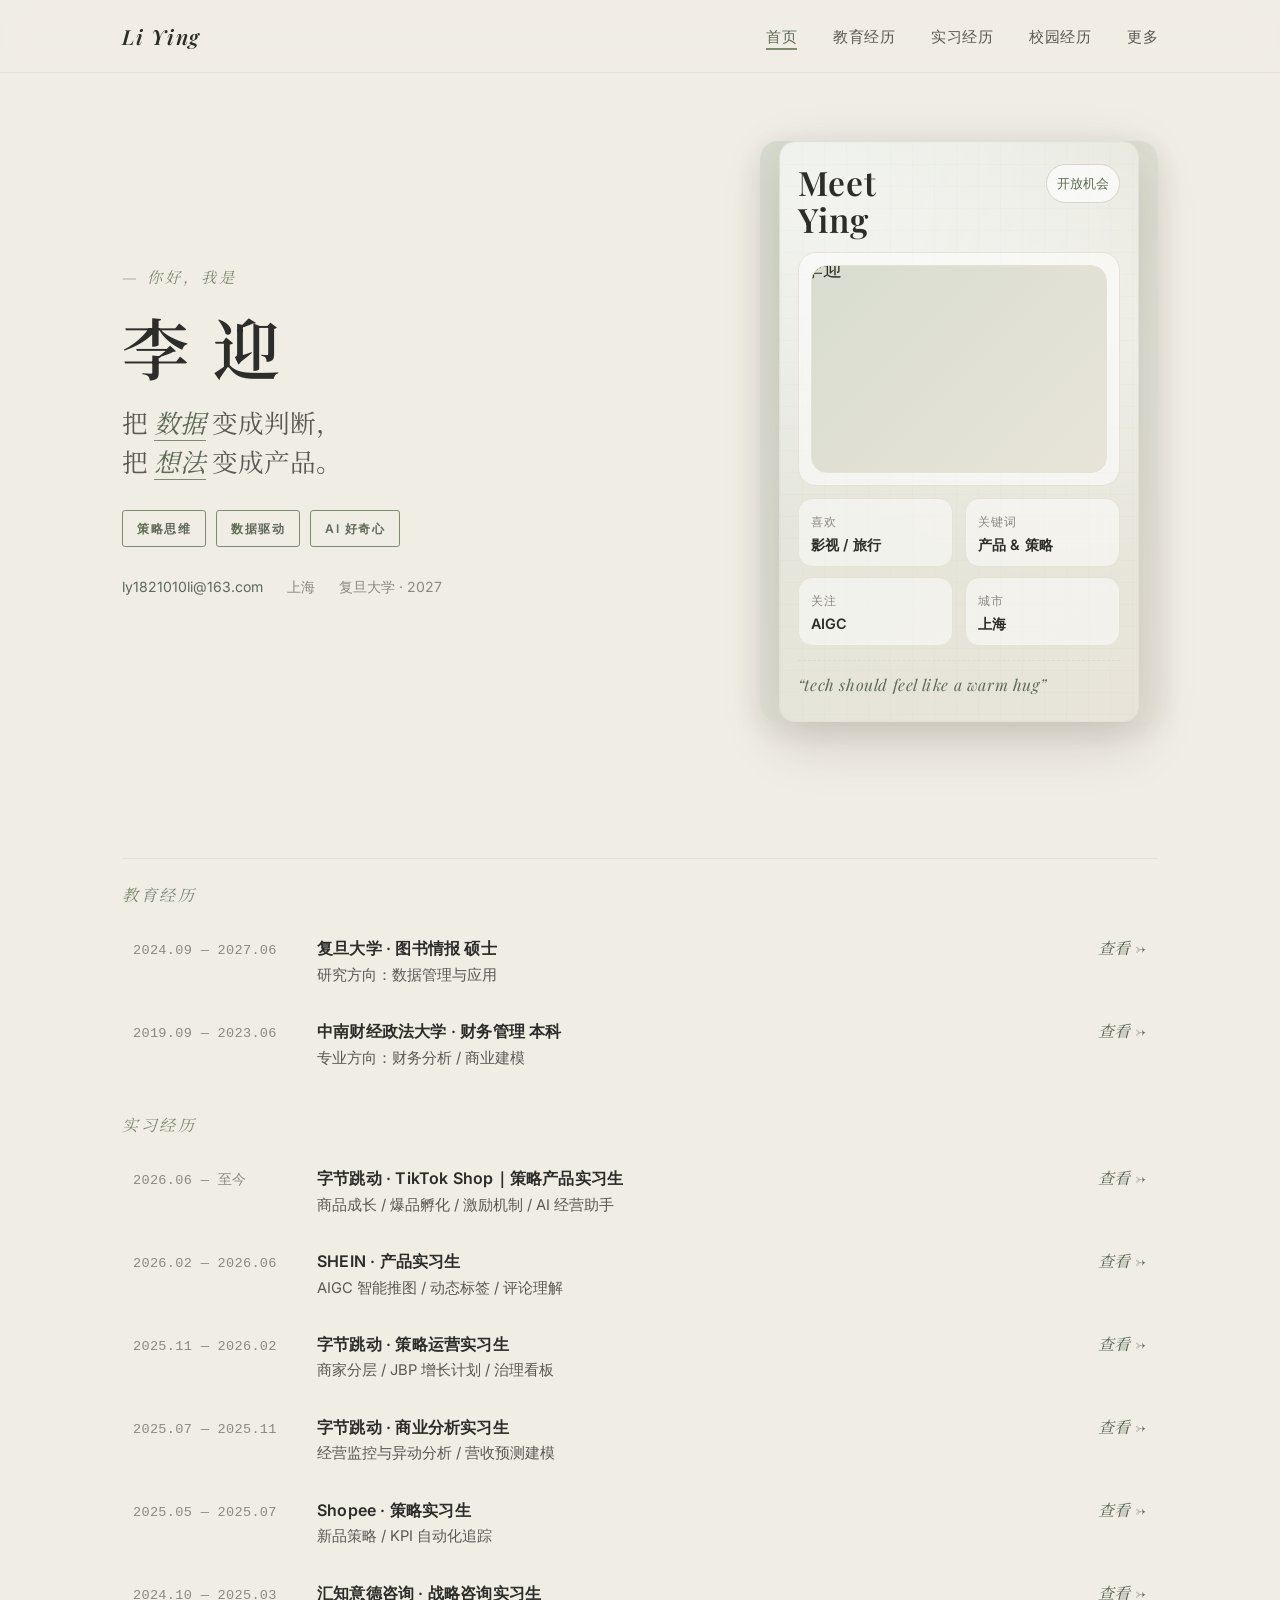
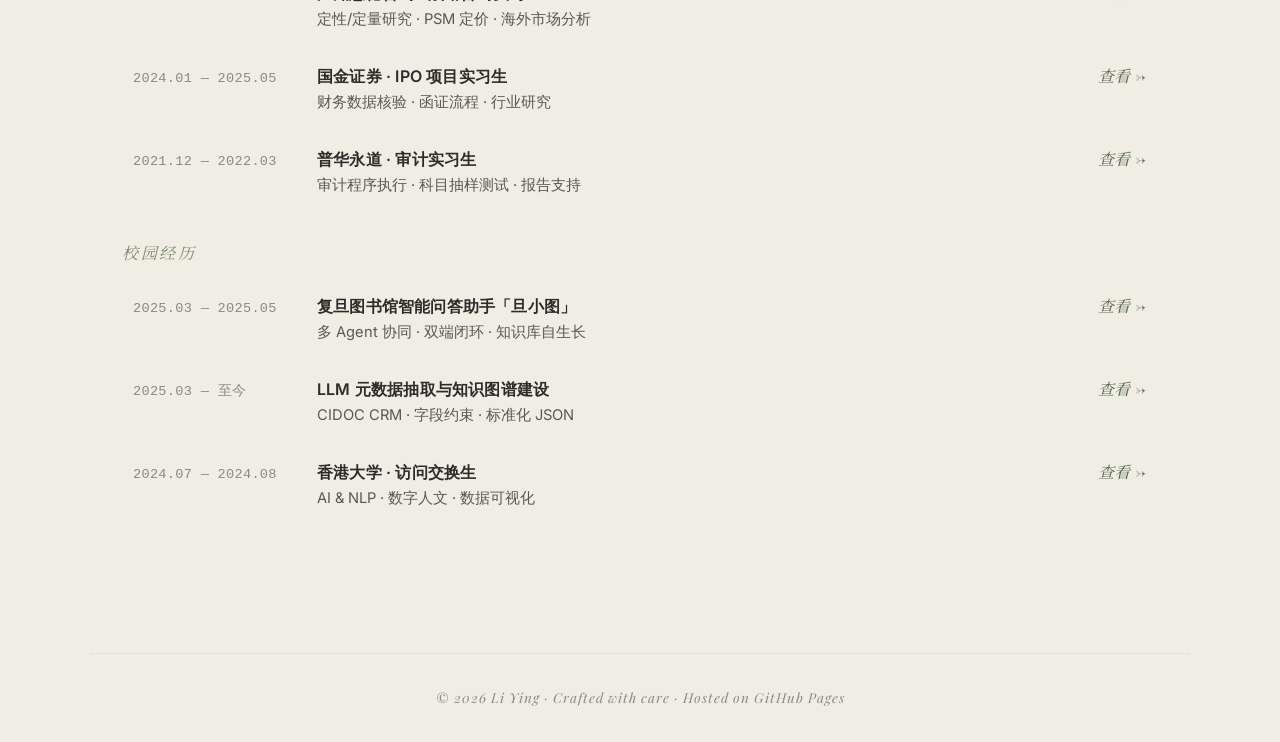
==== commit fcdfcd96: "Restore original portfolio homepage" ====
--- a/index.html
+++ b/index.html
@@ -1,2 +1,568 @@
-<!DOCTYPE html><html lang="zh-CN"><head><meta charSet="utf-8"/><meta name="viewport" content="width=device-width, initial-scale=1"/><link rel="preload" href="./profile.jpg" as="image"/><link rel="stylesheet" href="./style.css"  /><title>李迎 · 产品作品集</title><meta name="description" content="李迎的个人作品集：跨境电商 B 端产品、数据分析与 AI 经营提效实践。"/><meta property="og:title" content="李迎 · 产品作品集"/><meta property="og:description" content="李迎的个人作品集：跨境电商 B 端产品、数据分析与 AI 经营提效实践。"/><meta property="og:type" content="website"/><meta property="og:image" content="https://yling110500.github.io/portfolio_liying_v2/og.png"/><meta property="og:image:width" content="1536"/><meta property="og:image:height" content="864"/><meta property="og:image:alt" content="李迎产品作品集"/><meta name="twitter:card" content="summary_large_image"/><meta name="twitter:title" content="李迎 · 产品作品集"/><meta name="twitter:description" content="李迎的个人作品集：跨境电商 B 端产品、数据分析与 AI 经营提效实践。"/><meta name="twitter:image" content="https://yling110500.github.io/portfolio_liying_v2/og.png"/>
-</head><body><main><header class="site-header"><a class="brand" href="#top" aria-label="返回首页"><span class="brand-mark">LY</span><span>李迎 · Portfolio</span></a><nav class="main-nav" aria-label="主导航"><a href="#about">关于</a><a href="#experience">实习</a><a href="#projects">校园项目</a><a href="#skills">能力</a><a href="#life">途中所见</a></nav><a class="header-contact" href="mailto:ly1821010li@163.com">联系我 ↗</a></header><section class="hero shell" id="top"><div class="hero-copy"><p class="eyebrow">27 届产品经理候选人 · 上海</p><h1>把复杂的业务问题，<br/>做成清晰、有效的产品。</h1><p class="hero-statement">具备跨境电商 B 端产品经验，擅长将复杂业务规则转化为可执行方案，并通过数据分析推动商品增长；具备 AI 产品意识，关注 Agent、MCP 等技术在经营提效场景中的落地。</p><div class="hero-actions"><a class="button primary" href="#experience">查看产品实践</a><a class="button secondary" href="mailto:ly1821010li@163.com">和我聊聊</a></div><div class="hero-index" aria-label="核心能力"><span>01 · 跨境电商</span><span>02 · B 端产品</span><span>03 · AI 提效</span></div></div><div class="portrait-wrap"><div class="portrait-frame"><img src="./profile.jpg" alt="李迎个人照片"/></div><div class="meet-card"><span>MEET</span><strong>LI YING</strong><p>跨境电商 B 端产品 × 数据驱动 × AI 经营提效</p></div></div></section><section class="section shell about-grid" id="about"><div class="section-heading sticky-heading"><p class="section-no">01 / ABOUT</p><h2>关于我</h2><p>商业背景训练我理解经营，数据与 AI 让我把判断变成可落地的产品方案。</p></div><div class="about-content"><p class="lead">我关注商品、商家与平台之间的增长关系，也享受从模糊问题里找到结构的过程。</p><div class="education-list"><article class="education-item"><p>2024.09—2027.06</p><div><h3>复旦大学</h3><strong>硕士 · 图书情报（信管方向）</strong><span>数据管理与应用 · GPA 3.61/4.0</span><small>优秀学业奖学金 · AI+ 信息素养大赛省级三等奖 · AI 开发大赛三等奖</small></div></article><article class="education-item"><p>2019.09—2023.06</p><div><h3>中南财经政法大学</h3><strong>本科 · 财务管理</strong><span>财务分析 · 管理会计 · 商业建模</span><small>国家励志奖学金 · 优秀学生干部</small></div></article></div><div class="contact-strip"><span>上海</span><a href="tel:18249345699">18249345699</a><a href="mailto:ly1821010li@163.com">ly1821010li@163.com</a><span>微信 <!-- -->Ly1820613163</span></div></div></section><section class="section experience-section" id="experience"><div class="shell section-heading horizontal-heading"><div><p class="section-no">02 / EXPERIENCE</p><h2>实习经历</h2></div><p>两段产品实习是这份作品集的主线：从商品成长机制，到前台智能表达。</p></div><div class="shell featured-list"><article class="experience-card featured-card" data-experience-id="bytedance-product" data-featured-experience="bytedance-product"><div class="experience-meta"><span>01</span><p>2026.06—至今</p></div><div class="experience-body"><div class="experience-title"><div><h3>字节跳动 · TikTok Shop</h3><p>策略产品实习生</p></div><p class="experience-intro">负责商家端商品成长产品 Sales Accelerator（SA），围绕“高潜商品识别—经营任务承接—资源激励—爆品孵化”搭建成长链路，推动商品成长为战略重点商品（SKPP），提升优质供给规模与出爆效率。</p></div><div class="metric-row"><div><strong>23万+</strong><span>靶向新品引入</span></div><div><strong>+10.1%</strong><span>广告任务参与率</span></div><div><strong>51.76%</strong><span>高分商品 SKPP GMV</span></div></div><div class="bullet-list"><div class="bullet"><strong>商品成长机制建设</strong><p>围绕商品准入、经营成长与资源分配，升级价格、履约、信息质量及 CRM 托管任务，提升规则透明度；将广告金收敛至靶向货盘的站内同款新品，并按商品上架后 L30 净 GMV 动态核算，建立“靶向爆品引入—SKPP 转化—站内出爆—补贴 ROI”指标链路。上线后，两项新增任务覆盖商品数分别增长 6.7% / 4.7%，SKPP 商品池日均规模增长 3.1%；商机导流 +5pp，靶向货盘标签点击率达 8.2%，引入 23 万+ 靶向新品。</p></div><div class="bullet"><strong>商家任务链路提效</strong><p>基于“页面曝光—任务点击—广告创建”漏斗分析，定位任务入口分散、操作链路较深等问题；整合短视频与广告任务为商品生命周期任务台，统一成长阶段、达标门槛、任务进度及奖励展示，以广告创建率、短视频挂品率为过程指标，指向最终出爆率。上线一周，爆品孵化任务总体参与率 +4.32%，广告任务参与率较改版前 +10.1%。</p></div><div class="bullet"><strong>AI 经营助手设计</strong><p>基于商品分层发现，11–13 分高竞争力商品贡献 51.76% 的 SKPP GMV，但 SA 访问至单任务点击转化率仅 28.2%；据此设计基于 MCP/API 编排的商家经营助手，将商品诊断、任务规划与推荐参数整合为单品多任务方案，支持自然语言调整、参数预填及多任务一键提交。</p></div></div><div class="tags"><span>B 端商品成长</span><span>策略机制</span><span>漏斗提效</span><span>MCP / API</span></div></div></article><article class="experience-card featured-card" data-experience-id="shein-product" data-featured-experience="shein-product"><div class="experience-meta"><span>02</span><p>2026.02—2026.06</p></div><div class="experience-body"><div class="experience-title"><div><h3>SHEIN</h3><p>产品实习生</p></div><p class="experience-intro">为提升首页商卡点击率，深度参与商卡智能 UI 升级，从主图、标题、标签等维度缩短用户决策路径并引导转化。</p></div><div class="metric-row"><div><strong>+0.57%</strong><span>AIGC 图片 CTR</span></div><div><strong>+1.85%</strong><span>低库存标签支付转化</span></div><div><strong>+0.31%</strong><span>评论短语标签 CTR</span></div></div><div class="bullet-list"><div class="bullet"><strong>AIGC 智能推图</strong><p>针对商卡固定主图、优质副图缺乏曝光机会等问题，参与设计存量图片优选，调用 Qwen 模型完成白底/模特图分类与不合格图片过滤，并结合点击率、加车率进行图片赛马，CTR +0.44%；基于 AIGC 生成高质量模特图/场景图，在珠宝品类实验中实现 CTR +0.57%。</p></div><div class="bullet"><strong>智能动态标签升级</strong><p>设计商品低库存、近期热销标签；低库存标签引入相对动销机制，通过可售天数展现库存消耗速度，支付转化率提升 +1.85%；定义同末级品类近 14 天销量 Top 10% 为近期热销阈值，推广至非 US 区域，US 站支付转化率提升 +0.32%。</p></div><div class="bullet"><strong>用户评论展示</strong><p>通过品类梳理评论关键词、算法清洗优质评论，并基于 LLM 进行评论归一化，按品类优先级与出现频次排序，优先透出高价值评论短语标签，实现 CTR +0.31%。</p></div></div><div class="tags"><span>AIGC</span><span>推荐策略</span><span>动态标签</span><span>评论理解</span></div></div></article></div><div class="shell timeline-wrap"><div class="timeline-intro"><p class="section-no">EARLIER PATH</p><h3>完整实践路径</h3><p>运营、商业分析与策略经历，让我能同时看见用户动作和业务结果。</p></div><div class="timeline"><article class="experience-card timeline-card" data-experience-id="bytedance-ops"><div class="experience-meta"><span>03</span><p>2025.11—2026.02</p></div><div class="experience-body"><div class="experience-title"><div><h3>字节跳动 · TikTok Shop</h3><p>策略运营实习生</p></div></div><div class="bullet-list"><div class="bullet"><strong>商家分层建设</strong><p>协助推动头部品牌增长项目，建立基于竞对头商、GRKA 的 Top Brand 商家体系，落地以“TTS 控制率”为核心的评估体系，为精细化运营和资源差异化配置提供支持；Top Brand 整体控比从 0.51 提升至 0.62。</p></div><div class="bullet"><strong>商家成长策略</strong><p>参与 JBP 头部商家增长计划，将合同填写由人工逐条编辑升级为结构化字段替换、条件条款管控与商家等级自动识别的自动化工作流，处理时效缩短至分钟级；搭建高潜商家多维数据看板，数据验证参与商户 DAGMV 增长 37%，平台补贴效率提升 4pp。</p></div><div class="bullet"><strong>商家治理看板搭建与应用</strong><p>搭建并落地商家治理看板，在治理排查中识别 1000+ 家不符合规范的商家，通过分层播报、重点问题答疑及 AM 联动推进整改，最终实际下线控制在 100+，挽回近 90% 潜在 GMV 损失。</p></div></div><div class="tags"><span>商家分层</span><span>JBP</span><span>治理看板</span></div></div></article><article class="experience-card timeline-card" data-experience-id="bytedance-ba"><div class="experience-meta"><span>04</span><p>2025.07—2025.11</p></div><div class="experience-body"><div class="experience-title"><div><h3>字节跳动</h3><p>商业分析实习生</p></div></div><div class="bullet-list"><div class="bullet"><strong>经营监控与异动分析</strong><p>负责出海游戏广告业务经营分析，建立涵盖团队、客户、版位、游戏类型等多维度的业绩追踪体系；监测消耗、活客数、ARPA、YoY 等指标，快速定位异动原因并输出专项分析结论。</p></div><div class="bullet"><strong>营销预测建模</strong><p>构建游戏广告营收预测模型，对客户结构、游戏类型及投放阶段进行多层级拆解，结合行业趋势与历史数据，经过三次迭代将季度预测误差控制在 5% 以内，为 Q4 目标拆解与资源分配提供依据。</p></div></div><div class="tags"><span>经营分析</span><span>异动归因</span><span>预测建模</span></div></div></article><article class="experience-card timeline-card" data-experience-id="shopee"><div class="experience-meta"><span>05</span><p>2025.05—2025.07</p></div><div class="experience-body"><div class="experience-title"><div><h3>Shopee</h3><p>策略实习生</p></div></div><div class="bullet-list"><div class="bullet"><strong>新品策略</strong><p>基于过往新品销售数据及品类 Top 情况，识别服装品类新品 ADO 达峰滞后与流量策略匹配不精准的问题；将线下橱窗的陈列逻辑迁移至线上，搭建基于流行趋势的新品聚合场景。实验组新品 ADO 达峰提前至 M+2，峰值 ADO 较优化前提升 15%。</p></div><div class="bullet"><strong>动态追踪</strong><p>运用高级函数整合多国源数据，实现 KPI 自动化追踪；结合客户经理反馈归因卖家业绩波动，为精细化运营提供支持。</p></div></div><div class="tags"><span>新品策略</span><span>流量策略</span><span>ADO</span></div></div></article><article class="experience-card timeline-card" data-experience-id="consulting"><div class="experience-meta"><span>06</span><p>2024.10—2025.03</p></div><div class="experience-body"><div class="experience-title"><div><h3>上海汇知意德企业管理咨询有限公司</h3><p>战略咨询实习生</p></div></div><div class="bullet-list"><div class="bullet"><strong>NEV 上市战略</strong><p>深度参与头部车企新能源汽车上市前战略项目，覆盖项目启动、研究设计、数据分析与报告撰写，为核心定价和市场进入策略提供依据。</p></div><div class="bullet"><strong>研究与定价</strong><p>执行焦点小组、一对一深访及 500+ 定量问卷，运用 SPSS 完成数据清洗与交叉分析，识别目标用户画像和未满足需求；应用 PSM 模型测算最优定价区间。</p></div><div class="bullet"><strong>海外市场研究</strong><p>分析沙特市场主流车型销量、定价与消费者偏好，对比中国 NEV 品牌出海表现，协助交付专项研究报告和市场进入建议。</p></div></div><div class="tags"><span>用户研究</span><span>PSM 定价</span><span>海外市场</span></div></div></article><article class="experience-card timeline-card" data-experience-id="ipo"><div class="experience-meta"><span>07</span><p>2024.01—2025.05</p></div><div class="experience-body"><div class="experience-title"><div><h3>国金证券</h3><p>IPO 项目实习生</p></div></div><div class="bullet-list"><div class="bullet"><strong>IPO 申报支持</strong><p>参与北交所 IPO 项目，核验 3 年财务数据，完成收入、成本、费用科目穿行测试；负责 100+ 份银行函证全流程核对，覆盖率 100%、零差错。</p></div><div class="bullet"><strong>行业与财务分析</strong><p>收集行业政策及竞品财务、业务数据，输出行业竞争格局分析；使用 Excel 数据透视表与 VLOOKUP 处理财务数据并完成多维交叉分析。</p></div></div><div class="tags"><span>财务核验</span><span>函证</span><span>行业研究</span></div></div></article><article class="experience-card timeline-card" data-experience-id="audit"><div class="experience-meta"><span>08</span><p>2021.12—2022.03</p></div><div class="experience-body"><div class="experience-title"><div><h3>普华永道中天会计师事务所</h3><p>审计实习生</p></div></div><div class="bullet-list"><div class="bullet"><strong>审计项目</strong><p>协助美团审计项目，核验银行账户、固定资产与供应商清单，完成 50+ 科目抽样测试；执行银行询证与穿行测试，识别 2 个潜在风险点并跟进整改。</p></div><div class="bullet"><strong>报告支持</strong><p>协助编制财务报表附注与审计报告，完成理财产品收益率测算等专项工作。</p></div></div><div class="tags"><span>审计程序</span><span>抽样测试</span><span>报告支持</span></div></div></article></div></div></section><section class="section shell" id="projects"><div class="section-heading horizontal-heading"><div><p class="section-no">03 / PROJECTS</p><h2>校园项目</h2></div><p>把研究方法与 AI 工具，放进真实的信息服务场景。</p></div><div class="project-grid"><article class="project-card"><div class="project-top"><span>0<!-- -->1</span><p>2025.03—2025.05</p></div><h3>复旦大学图书馆智能问答助手「旦小图」</h3><strong>产品核心成员 · 多 Agent 协同设计</strong><p>基于 Coze 搭建意图识别、问题改写、知识检索、答案生成与未解决问题收集的一体化工作流；打通飞书多维表格 API，形成学生端录入、教师端回复、答案回流知识库的双端闭环。复杂问题回答准确率达 96.8%，知识同步耗时从 24h 降至 5min。</p><div class="tags"><span>Coze</span><span>Multi-Agent</span><span>Knowledge Base</span><span>Feishu API</span></div></article><article class="project-card"><div class="project-top"><span>0<!-- -->2</span><p>2025.03—至今</p></div><h3>基于 LLM 的考古元数据抽取与知识图谱建设</h3><strong>课题核心成员 · 本体建模 / Prompt 设计</strong><p>基于 CIDOC CRM 修订核心元数据与类属性逻辑，通过字段约束、Few-shot Prompt 和标准 JSON 输出，将非结构化考古报告转化为可入库、可质检的结构化数据。</p><div class="tags"><span>CIDOC CRM</span><span>DeepSeek</span><span>JSON Schema</span><span>Knowledge Graph</span></div></article><article class="project-card"><div class="project-top"><span>0<!-- -->3</span><p>2024.07—2024.08</p></div><h3>香港大学 · 访问交换生</h3><strong>AI 与 NLP · 数字人文 · 数据表达</strong><p>围绕生成式 AI、可信与伦理、系统思维和专业英文展示开展研讨与实践，将课程框架沉淀为可复用的“观点—证据—反例—结论”表达模板。</p><div class="tags"><span>Generative AI</span><span>Systems Thinking</span><span>Cross-cultural</span></div></article></div></section><section class="section skills-section" id="skills"><div class="shell skills-grid"><div class="section-heading"><p class="section-no">04 / CAPABILITIES</p><h2>能力工具箱</h2><p>策略、数据和技术不被分开使用——它们共同服务于更好的产品判断。</p></div><div class="skill-list"><article><span>0<!-- -->1</span><div><h3>AI 与智能体</h3><p>Codex、Claude Code、ChatGPT；Coze Agent、工作流搭建与 MCP/API 能力编排。</p></div></article><article><span>0<!-- -->2</span><div><h3>产品与数据</h3><p>Figma、SQL、Excel、FineBI、Think-cell；使用 Python/R 进行数据分析与建模。</p></div></article><article><span>0<!-- -->3</span><div><h3>语言与证书</h3><p>IELTS 7、CET-6 578；计算机二级、初级会计师、FCP-FineBI。</p></div></article></div></div></section><section class="section photo-section" id="life"><div class="shell section-heading horizontal-heading photo-heading"><div><p class="section-no">05 / LIFE</p><h2>途中所见</h2></div><p>一条照片走廊。让你在滑动里，遇见我路上收藏的光。</p></div><div class="photo-rail" tabindex="0" aria-label="照片走廊，横向滑动浏览"><div class="photo-spacer" aria-hidden="true"></div><figure class="photo-item photo-1"><img src="./huzhou-01.jpg" alt="湖州旅行摄影" loading="lazy"/><figcaption><span>湖州</span><small>huzhou · 01</small></figcaption></figure><figure class="photo-item photo-2"><img src="./huzhou-02.jpg" alt="湖州旅行摄影" loading="lazy"/><figcaption><span>湖州</span><small>huzhou · 02</small></figcaption></figure><figure class="photo-item photo-3"><img src="./jinshan-01.jpg" alt="金山旅行摄影" loading="lazy"/><figcaption><span>金山</span><small>jinshan · 01</small></figcaption></figure><figure class="photo-item photo-1"><img src="./qiandaohu-01.jpg" alt="千岛湖旅行摄影" loading="lazy"/><figcaption><span>千岛湖</span><small>qiandaohu · 01</small></figcaption></figure><figure class="photo-item photo-2"><img src="./shangrao-01.jpg" alt="上饶旅行摄影" loading="lazy"/><figcaption><span>上饶</span><small>shangrao · 01</small></figcaption></figure><figure class="photo-item photo-3"><img src="./suzhou-01.jpg" alt="苏州旅行摄影" loading="lazy"/><figcaption><span>苏州</span><small>suzhou · 01</small></figcaption></figure><figure class="photo-item photo-1"><img src="./xianggang-01.jpg" alt="香港旅行摄影" loading="lazy"/><figcaption><span>香港</span><small>xianggang · 01</small></figcaption></figure><div class="photo-end"><span>继续向前</span><strong>→</strong></div></div><p class="photo-tip shell">横向滑动浏览 · 鼠标滚轮与方向键也可推进</p></section><footer class="footer shell"><div><p class="section-no">LET&#x27;S TALK</p><h2>期待一起，把问题<br/>做成产品。</h2></div><div class="footer-links"><a href="mailto:ly1821010li@163.com">ly1821010li@163.com</a><a href="tel:18249345699">18249345699</a><span>© 2026 LI YING</span></div></footer></main><script src="./static.js"></script></body></html>+<!DOCTYPE html>
+<html lang="zh-CN">
+<head>
+  <meta charset="UTF-8" />
+  <meta name="viewport" content="width=device-width, initial-scale=1.0" />
+  <title>Li Ying · 个人主页</title>
+  <meta name="description" content="李迎 · 复旦大学图书情报硕士 · 产品 / 商业分析方向" />
+
+  <!-- 字体 -->
+  <link rel="preconnect" href="https://fonts.googleapis.com" />
+  <link rel="preconnect" href="https://fonts.gstatic.com" crossorigin />
+  <link
+    href="https://fonts.googleapis.com/css2?family=Playfair+Display:ital,wght@0,400;0,600;1,400;1,600&family=Inter:wght@400;500;600;700&family=Noto+Serif+SC:wght@400;500;600&display=swap"
+    rel="stylesheet"
+  />
+  <link rel="stylesheet" href="assets/style.css" />
+
+  <style>
+    /* ---------- 首页 Hero(只此页用) ---------- */
+    .hero {
+      min-height: 70vh;
+      display: flex;
+      align-items: center;
+      padding: 68px 0 46px;
+    }
+    .hero-grid {
+      display: grid;
+      grid-template-columns: 1.4fr 1fr;
+      gap: 80px;
+      align-items: center;
+      width: 100%;
+    }
+    .hero-eyebrow {
+      font-family: var(--serif);
+      font-style: italic;
+      color: var(--accent);
+      font-size: 0.95rem;
+      letter-spacing: 3px;
+      margin-bottom: 20px;
+      opacity: 0;
+      animation: fadeUp 0.8s 0.1s forwards;
+    }
+    .hero-name {
+      font-family: var(--serif);
+      font-size: 4.2rem;
+      font-weight: 600;
+      color: var(--text);
+      letter-spacing: 4px;
+      line-height: 1.1;
+      margin-bottom: 18px;
+      opacity: 0;
+      animation: fadeUp 0.8s 0.2s forwards;
+    }
+    .hero-quote {
+      font-family: var(--serif);
+      font-size: 1.6rem;
+      line-height: 1.55;
+      color: var(--text-mid);
+      max-width: 540px;
+      margin-bottom: 28px;
+      opacity: 0;
+      animation: fadeUp 0.8s 0.4s forwards;
+    }
+    .hero-quote em {
+      font-style: italic;
+      color: var(--accent-deep);
+      border-bottom: 1.5px solid var(--accent);
+      padding-bottom: 1px;
+    }
+    .hero-tags {
+      display: flex;
+      flex-wrap: wrap;
+      gap: 10px;
+      margin-bottom: 28px;
+      opacity: 0;
+      animation: fadeUp 0.8s 0.6s forwards;
+    }
+    .hero-tag {
+      padding: 7px 14px;
+      border: 1.2px solid var(--accent);
+      color: var(--accent-deep);
+      font-size: 0.75rem;
+      letter-spacing: 1.5px;
+      border-radius: 3px;
+      font-weight: 600;
+    }
+    .hero-meta {
+      display: flex;
+      flex-wrap: wrap;
+      gap: 10px 24px;
+      color: var(--text-soft);
+      font-size: 0.88rem;
+      opacity: 0;
+      animation: fadeUp 0.8s 0.8s forwards;
+    }
+    .hero-photo {
+      aspect-ratio: auto;
+      background: linear-gradient(135deg, var(--accent-soft) 0%, var(--bg-soft) 100%);
+      border-radius: var(--radius-lg);
+      display: flex;
+      align-items: center;
+      justify-content: center;
+      box-shadow: var(--shadow-hover);
+      opacity: 0;
+      animation: fadeIn 1.2s 0.3s forwards;
+      position: relative;
+      overflow: visible;
+    }
+
+    /* ---------- Meet 卡片（可替换为你的“图二风格”组件） ---------- */
+    .meet {
+      width: min(360px, 100%);
+      height: auto;
+      padding: 22px 18px;
+      display: grid;
+      grid-template-rows: auto 1fr auto;
+      gap: 14px;
+      background:
+        radial-gradient(circle at 10% 10%, rgba(255,255,255,0.55), transparent 55%),
+        radial-gradient(circle at 80% 30%, rgba(255,255,255,0.42), transparent 55%),
+        linear-gradient(135deg, color-mix(in srgb, var(--accent-soft) 72%, #fff 28%) 0%, var(--bg-soft) 100%);
+      border: 1px solid color-mix(in srgb, var(--line-soft) 72%, var(--accent-soft) 28%);
+      border-radius: calc(var(--radius-lg) - 2px);
+      box-shadow: 0 18px 56px rgba(60, 56, 42, 0.18);
+      position: relative;
+      overflow: hidden;
+    }
+    .meet::after {
+      content: "";
+      position: absolute;
+      inset: 0;
+      background-image:
+        linear-gradient(to right, rgba(94,107,84,0.08) 1px, transparent 1px),
+        linear-gradient(to bottom, rgba(94,107,84,0.08) 1px, transparent 1px);
+      background-size: 22px 22px;
+      opacity: 0.24;
+      pointer-events: none;
+      mix-blend-mode: multiply;
+    }
+    .meet-top {
+      display: flex;
+      align-items: flex-start;
+      justify-content: space-between;
+      gap: 10px;
+      position: relative;
+      z-index: 1;
+    }
+    .meet-title {
+      font-family: var(--serif);
+      font-size: 2.1rem;
+      font-weight: 600;
+      letter-spacing: 0.6px;
+      line-height: 1.1;
+      color: var(--text);
+    }
+    .meet-badge {
+      border: 1px solid var(--line);
+      background: rgba(255,255,255,0.65);
+      border-radius: 999px;
+      padding: 7px 10px;
+      font-size: 0.82rem;
+      color: var(--accent-deep);
+      white-space: nowrap;
+    }
+    .meet-body {
+      display: grid;
+      grid-template-columns: 1fr;
+      gap: 12px;
+      position: relative;
+      z-index: 1;
+    }
+    .meet-person {
+      display: block;
+      background: rgba(255,255,255,0.55);
+      border: 1px solid var(--line-soft);
+      border-radius: 18px;
+      padding: 12px;
+    }
+    .meet-avatar {
+      width: 100%;
+      height: 208px;
+      border-radius: 16px;
+      background: linear-gradient(135deg, var(--accent-soft) 0%, var(--bg-soft) 100%);
+      border: 1px solid var(--line-soft);
+      position: relative;
+      overflow: hidden;
+    }
+    .meet-avatar img {
+      width: 100%;
+      height: 100%;
+      object-fit: cover;
+      object-position: 50% 38%;
+      display: block;
+      filter: saturate(1.02) contrast(1.02);
+      transform: scale(1.18);
+      transform-origin: 50% 38%;
+    }
+    /* removed meet-caption */
+    .meet-kv {
+      display: grid;
+      grid-template-columns: 1fr 1fr;
+      gap: 10px 12px;
+    }
+    .meet-kv .kv {
+      background: rgba(255,255,255,0.5);
+      border: 1px solid var(--line-soft);
+      border-radius: 14px;
+      padding: 12px 12px;
+    }
+    .meet-kv .k {
+      font-size: 0.75rem;
+      letter-spacing: 1px;
+      color: var(--text-soft);
+      margin-bottom: 4px;
+    }
+    .meet-kv .v {
+      font-size: 0.9rem;
+      color: var(--text);
+      font-weight: 600;
+      letter-spacing: 0.2px;
+      line-height: 1.25;
+      word-break: break-word;
+    }
+    .meet-foot {
+      position: relative;
+      z-index: 1;
+      padding-top: 10px;
+      border-top: 1px dashed color-mix(in srgb, var(--line) 65%, transparent);
+      font-family: var(--serif);
+      font-style: italic;
+      color: var(--accent-deep);
+      letter-spacing: 0.6px;
+    }
+
+    @keyframes fadeUp {
+      to { opacity: 1; transform: translateY(0); }
+      from { opacity: 0; transform: translateY(20px); }
+    }
+    @keyframes fadeIn {
+      to { opacity: 1; }
+      from { opacity: 0; }
+    }
+
+    /* ---------- 首页预览：列表导航 ---------- */
+    .preview {
+      margin-top: 10px;
+      border-top: 1px solid var(--line-soft);
+      padding-top: 22px;
+    }
+    .preview-grid { display: block; }
+    .preview-group + .preview-group { margin-top: 26px; }
+    .preview-h {
+      font-family: var(--serif);
+      font-style: italic;
+      color: var(--accent);
+      letter-spacing: 2.5px;
+      margin-bottom: 10px;
+      font-size: 1rem;
+    }
+    .preview-list { list-style: none; }
+    .preview-item a {
+      display: grid;
+      grid-template-columns: 170px 1fr auto;
+      gap: 14px;
+      align-items: baseline;
+      padding: 14px 10px;
+      border-radius: 14px;
+      border: 1px solid transparent;
+      transition: background 0.25s, border-color 0.25s, transform 0.25s;
+    }
+    .preview-item a:hover {
+      background: rgba(255,255,255,0.55);
+      border-color: var(--line-soft);
+      transform: translateY(-1px);
+      opacity: 1;
+    }
+    .pv-time {
+      font-family: "SF Mono", Menlo, Consolas, monospace;
+      color: var(--text-soft);
+      font-size: 0.85rem;
+      letter-spacing: 0.3px;
+    }
+    .pv-main {
+      font-size: 1rem;
+      color: var(--text);
+      font-weight: 600;
+      letter-spacing: 0.2px;
+      line-height: 1.4;
+    }
+    .pv-sub {
+      margin-top: 4px;
+      color: var(--text-mid);
+      font-size: 0.92rem;
+      line-height: 1.6;
+      font-weight: 400;
+    }
+    .pv-go {
+      font-family: var(--serif);
+      font-style: italic;
+      color: var(--accent-deep);
+      letter-spacing: 0.6px;
+      white-space: nowrap;
+    }
+
+    @media (max-width: 768px) {
+      .hero { padding: 40px 0; min-height: auto; }
+      .hero-grid { grid-template-columns: 1fr; gap: 40px; }
+      .hero-name { font-size: 2.6rem; }
+      .hero-quote { font-size: 1.2rem; }
+      .hero-photo { max-width: 280px; margin: 0 auto; }
+      .meet-avatar { height: 190px; }
+      .preview-item a { grid-template-columns: 1fr; gap: 6px; padding: 14px 12px; }
+      .pv-go { display: none; }
+      .preview-grid { display: block; }
+    }
+  </style>
+</head>
+
+<body>
+
+  <!-- ============ 顶部导航(每页通用,直接复制) ============ -->
+  <nav class="nav">
+    <div class="nav-inner">
+      <a href="index.html" class="nav-logo">Li Ying</a>
+      <ul class="nav-links">
+        <li><a href="index.html" class="active">首页</a></li>
+        <li><a href="education.html">教育经历</a></li>
+        <li><a href="work.html">实习经历</a></li>
+        <li><a href="projects.html">校园经历</a></li>
+        <li><a href="photography.html">更多</a></li>
+      </ul>
+    </div>
+  </nav>
+
+  <!-- ============ Hero ============ -->
+  <header class="hero">
+    <div class="container hero-grid">
+      <div>
+        <div class="hero-eyebrow">— 你好，我是</div>
+        <h1 class="hero-name">李 迎</h1>
+        <p class="hero-quote">
+          把 <em>数据</em> 变成判断，<br />
+          把 <em>想法</em> 变成产品。
+        </p>
+        <div class="hero-tags">
+          <span class="hero-tag">策略思维</span>
+          <span class="hero-tag">数据驱动</span>
+          <span class="hero-tag">AI 好奇心</span>
+        </div>
+        <div class="hero-meta">
+          <span><a href="mailto:ly1821010li@163.com">ly1821010li@163.com</a></span>
+          <span>上海</span>
+          <span>复旦大学 · 2027</span>
+        </div>
+      </div>
+      <div class="hero-photo">
+        <div class="meet" aria-label="Meet card">
+          <div class="meet-top">
+            <div class="meet-title">Meet<br/>Ying</div>
+            <div class="meet-badge">开放机会</div>
+          </div>
+          <div class="meet-body">
+            <div class="meet-person">
+              <div class="meet-avatar" id="meetAvatar">
+                <img src="assets/images/home.jpg" alt="李迎" />
+              </div>
+            </div>
+            <div class="meet-kv">
+              <div class="kv">
+                <div class="k">喜欢</div>
+                <div class="v">影视 / 旅行</div>
+              </div>
+              <div class="kv">
+                <div class="k">关键词</div>
+                <div class="v">产品 &amp; 策略</div>
+              </div>
+              <div class="kv">
+                <div class="k">关注</div>
+                <div class="v">AIGC</div>
+              </div>
+              <div class="kv">
+                <div class="k">城市</div>
+                <div class="v">上海</div>
+              </div>
+            </div>
+          </div>
+          <div class="meet-foot">“tech should feel like a warm hug”</div>
+        </div>
+      </div>
+    </div>
+  </header>
+
+  <!-- ============ 预览：列表导航 ============ -->
+  <section class="fade-in">
+    <div class="container">
+      <div class="preview">
+      <div class="preview-grid">
+        <div class="preview-group">
+          <div class="preview-h">教育经历</div>
+          <ul class="preview-list">
+            <li class="preview-item">
+              <a href="education.html#edu-fudan">
+                <div class="pv-time">2024.09 — 2027.06</div>
+                <div>
+                  <div class="pv-main">复旦大学 · 图书情报 硕士</div>
+                  <div class="pv-sub">研究方向：数据管理与应用</div>
+                </div>
+                <div class="pv-go">查看 →</div>
+              </a>
+            </li>
+            <li class="preview-item">
+              <a href="education.html#edu-zuel">
+                <div class="pv-time">2019.09 — 2023.06</div>
+                <div>
+                  <div class="pv-main">中南财经政法大学 · 财务管理 本科</div>
+                  <div class="pv-sub">专业方向：财务分析 / 商业建模</div>
+                </div>
+                <div class="pv-go">查看 →</div>
+              </a>
+            </li>
+          </ul>
+        </div>
+
+        <div class="preview-group">
+          <div class="preview-h">实习经历</div>
+          <ul class="preview-list">
+              <li class="preview-item">
+                <a href="work.html#intern-bytedance-product">
+                  <div class="pv-time">2026.06 — 至今</div>
+                  <div>
+                    <div class="pv-main">字节跳动 · TikTok Shop｜策略产品实习生</div>
+                    <div class="pv-sub">商品成长 / 爆品孵化 / 激励机制 / AI 经营助手</div>
+                  </div>
+                  <div class="pv-go">查看 →</div>
+                </a>
+              </li>
+              <li class="preview-item">
+                <a href="work.html#intern-shein">
+                  <div class="pv-time">2026.02 — 2026.06</div>
+                  <div>
+                    <div class="pv-main">SHEIN · 产品实习生</div>
+                    <div class="pv-sub">AIGC 智能推图 / 动态标签 / 评论理解</div>
+                  </div>
+                  <div class="pv-go">查看 →</div>
+                </a>
+              </li>
+              <li class="preview-item">
+                <a href="work.html#intern-bytedance-ops">
+                  <div class="pv-time">2025.11 — 2026.02</div>
+                  <div>
+                    <div class="pv-main">字节跳动 · 策略运营实习生</div>
+                    <div class="pv-sub">商家分层 / JBP 增长计划 / 治理看板</div>
+                  </div>
+                  <div class="pv-go">查看 →</div>
+                </a>
+              </li>
+              <li class="preview-item">
+                <a href="work.html#intern-bytedance-ba">
+                  <div class="pv-time">2025.07 — 2025.11</div>
+                  <div>
+                    <div class="pv-main">字节跳动 · 商业分析实习生</div>
+                    <div class="pv-sub">经营监控与异动分析 / 营收预测建模</div>
+                  </div>
+                  <div class="pv-go">查看 →</div>
+                </a>
+              </li>
+              <li class="preview-item">
+                <a href="work.html#intern-shopee">
+                  <div class="pv-time">2025.05 — 2025.07</div>
+                  <div>
+                    <div class="pv-main">Shopee · 策略实习生</div>
+                    <div class="pv-sub">新品策略 / KPI 自动化追踪</div>
+                  </div>
+                  <div class="pv-go">查看 →</div>
+                </a>
+              </li>
+              <li class="preview-item">
+                <a href="work.html#intern-consulting">
+                  <div class="pv-time">2024.10 — 2025.03</div>
+                  <div>
+                    <div class="pv-main">汇知意德咨询 · 战略咨询实习生</div>
+                    <div class="pv-sub">定性/定量研究 · PSM 定价 · 海外市场分析</div>
+                  </div>
+                  <div class="pv-go">查看 →</div>
+                </a>
+              </li>
+              <li class="preview-item">
+                <a href="work.html#intern-ipo">
+                  <div class="pv-time">2024.01 — 2025.05</div>
+                  <div>
+                    <div class="pv-main">国金证券 · IPO 项目实习生</div>
+                    <div class="pv-sub">财务数据核验 · 函证流程 · 行业研究</div>
+                  </div>
+                  <div class="pv-go">查看 →</div>
+                </a>
+              </li>
+              <li class="preview-item">
+                <a href="work.html#intern-audit">
+                  <div class="pv-time">2021.12 — 2022.03</div>
+                  <div>
+                    <div class="pv-main">普华永道 · 审计实习生</div>
+                    <div class="pv-sub">审计程序执行 · 科目抽样测试 · 报告支持</div>
+                  </div>
+                  <div class="pv-go">查看 →</div>
+                </a>
+              </li>
+          </ul>
+        </div>
+
+        <div class="preview-group">
+          <div class="preview-h">校园经历</div>
+          <ul class="preview-list">
+            <li class="preview-item">
+              <a href="projects.html#campus-danxiaotu">
+                <div class="pv-time">2025.03 — 2025.05</div>
+                <div>
+                  <div class="pv-main">复旦图书馆智能问答助手「旦小图」</div>
+                  <div class="pv-sub">多 Agent 协同 · 双端闭环 · 知识库自生长</div>
+                </div>
+                <div class="pv-go">查看 →</div>
+              </a>
+            </li>
+            <li class="preview-item">
+              <a href="projects.html#campus-llm-graph">
+                <div class="pv-time">2025.03 — 至今</div>
+                <div>
+                  <div class="pv-main">LLM 元数据抽取与知识图谱建设</div>
+                  <div class="pv-sub">CIDOC CRM · 字段约束 · 标准化 JSON</div>
+                </div>
+                <div class="pv-go">查看 →</div>
+              </a>
+            </li>
+            <li class="preview-item">
+              <a href="projects.html#campus-hku">
+                <div class="pv-time">2024.07 — 2024.08</div>
+                <div>
+                  <div class="pv-main">香港大学 · 访问交换生</div>
+                  <div class="pv-sub">AI &amp; NLP · 数字人文 · 数据可视化</div>
+                </div>
+                <div class="pv-go">查看 →</div>
+              </a>
+            </li>
+          </ul>
+        </div>
+      </div>
+      </div>
+    </div>
+  </section>
+
+  <footer>
+    © 2026 Li Ying · Crafted with care · Hosted on GitHub Pages
+  </footer>
+
+  <!-- ============ 滚动淡入 ============ -->
+  <script>
+    const observer = new IntersectionObserver(
+      (entries) => entries.forEach(e => {
+        if (e.isIntersecting) {
+          e.target.classList.add("visible");
+          observer.unobserve(e.target);
+        }
+      }),
+      { threshold: 0.12 }
+    );
+    document.querySelectorAll(".fade-in").forEach(el => observer.observe(el));
+  </script>
+</body>
+</html>
--- a/assets/style.css
+++ b/assets/style.css
@@ -0,0 +1,478 @@
+/* ============================================================
+   Li Ying · Portfolio · Shared Styles
+   配色:橄榄烟绿莫兰迪
+   字体:思源宋体 + Playfair Display 混排
+   适用所有子页面
+   ============================================================ */
+
+/* ---------- 重置 ---------- */
+*, *::before, *::after { box-sizing: border-box; margin: 0; padding: 0; }
+
+/* ---------- 设计 token ---------- */
+:root {
+  /* 莫兰迪橄榄烟绿色卡 */
+  --bg:           #f0ede5;   /* 燕麦白主背景 */
+  --bg-soft:      #e8e4d9;   /* 米灰浅背景 */
+  --card:         #ffffff;   /* 卡片白 */
+  --card-soft:    #f6f3ec;   /* 卡片米白 */
+  --line:         #d8d4c8;   /* 米灰描边 */
+  --line-soft:    #e6e2d6;   /* 浅描边 */
+
+  --accent:       #7d8b6f;   /* 橄榄烟绿(强调色) */
+  --accent-deep:  #5e6b54;   /* 深橄榄(hover) */
+  --accent-soft:  #d8ddcf;   /* 淡橄榄(背景标签) */
+
+  --text:         #2c2c28;   /* 正文深灰 */
+  --text-mid:     #595852;   /* 次级文字 */
+  --text-soft:    #8a8980;   /* 弱化文字 */
+
+  --shadow:       0 2px 16px rgba(60, 56, 42, 0.06);
+  --shadow-hover: 0 8px 32px rgba(60, 56, 42, 0.10);
+
+  --radius:       10px;
+  --radius-lg:    18px;
+  --max:          1100px;
+
+  --serif:        "Playfair Display", "Source Han Serif SC",
+                  "Noto Serif SC", "Songti SC", "STSong", serif;
+  --sans:         "Inter", -apple-system, BlinkMacSystemFont,
+                  "PingFang SC", "Hiragino Sans GB",
+                  "Microsoft YaHei", sans-serif;
+}
+
+/* ---------- 基础排版 ---------- */
+html {
+  scroll-behavior: smooth;
+  font-size: 16px;
+  /* 锚点跳转时预留 sticky 导航高度，避免标题被挡住 */
+  scroll-padding-top: 88px;
+}
+
+body {
+  font-family: var(--sans);
+  color: var(--text);
+  background: var(--bg);
+  line-height: 1.75;
+  -webkit-font-smoothing: antialiased;
+  text-rendering: optimizeLegibility;
+}
+
+a {
+  color: var(--accent-deep);
+  text-decoration: none;
+  transition: opacity 0.2s, color 0.2s;
+}
+a:hover { opacity: 0.7; }
+
+img { max-width: 100%; display: block; }
+
+/* ---------- 可访问性 & 动效偏好 ---------- */
+:focus-visible {
+  outline: 2px solid color-mix(in srgb, var(--accent) 65%, transparent);
+  outline-offset: 3px;
+  border-radius: 8px;
+}
+
+@media (prefers-reduced-motion: reduce) {
+  html { scroll-behavior: auto; }
+  *, *::before, *::after {
+    animation-duration: 0.001ms !important;
+    animation-iteration-count: 1 !important;
+    transition-duration: 0.001ms !important;
+  }
+}
+
+/* ---------- 顶部导航(全站共享,每个 HTML 复制一份) ---------- */
+.nav {
+  position: sticky;
+  top: 0;
+  z-index: 100;
+  background: rgba(240, 237, 229, 0.85);
+  backdrop-filter: saturate(180%) blur(12px);
+  -webkit-backdrop-filter: saturate(180%) blur(12px);
+  border-bottom: 1px solid var(--line-soft);
+}
+.nav-inner {
+  max-width: var(--max);
+  margin: 0 auto;
+  padding: 18px 32px;
+  display: flex;
+  justify-content: space-between;
+  align-items: center;
+}
+.nav-logo {
+  font-family: var(--serif);
+  font-style: italic;
+  font-weight: 600;
+  font-size: 1.3rem;
+  color: var(--text);
+  letter-spacing: 1.5px;
+}
+.nav-links {
+  display: flex;
+  gap: 36px;
+  list-style: none;
+}
+.nav-links a {
+  color: var(--text-mid);
+  font-size: 0.92rem;
+  font-weight: 500;
+  letter-spacing: 0.5px;
+  position: relative;
+  padding-bottom: 4px;
+  text-transform: none;
+}
+.nav-links a::after {
+  content: "";
+  position: absolute;
+  left: 0; bottom: 0;
+  width: 0; height: 1.5px;
+  background: var(--accent);
+  transition: width 0.3s ease;
+}
+.nav-links a:hover { color: var(--text); opacity: 1; }
+.nav-links a:hover::after { width: 100%; }
+.nav-links a.active { color: var(--accent-deep); }
+.nav-links a.active::after { width: 100%; }
+
+/* ---------- 容器 & 章节 ---------- */
+.container {
+  max-width: var(--max);
+  margin: 0 auto;
+  padding: 0 32px;
+}
+section { padding: 80px 0; }
+
+/* ---------- 通用标题 ---------- */
+.section-num {
+  display: block;
+  font-family: var(--serif);
+  font-style: italic;
+  font-size: 1rem;
+  color: var(--accent);
+  letter-spacing: 3px;
+  margin-bottom: 6px;
+}
+.section-title {
+  font-family: var(--serif);
+  font-size: 2.4rem;
+  font-weight: 600;
+  color: var(--text);
+  letter-spacing: 1px;
+  margin-bottom: 8px;
+}
+.section-subtitle {
+  font-size: 0.95rem;
+  color: var(--text-soft);
+  margin-bottom: 48px;
+  letter-spacing: 0.3px;
+}
+
+/* ---------- 页面头部（子页） ---------- */
+.page-hero {
+  padding: 56px 0 14px;
+}
+.page-hero-grid {
+  display: grid;
+  grid-template-columns: 1.2fr 1fr;
+  gap: 32px;
+  align-items: end;
+}
+.page-kicker {
+  font-family: var(--serif);
+  font-style: italic;
+  color: var(--accent);
+  font-size: 0.95rem;
+  letter-spacing: 3px;
+  margin-bottom: 8px;
+}
+.page-title {
+  font-family: var(--serif);
+  font-size: 2.6rem;
+  font-weight: 600;
+  letter-spacing: 0.8px;
+}
+.page-lede {
+  color: var(--text-mid);
+  font-size: 0.98rem;
+  line-height: 1.8;
+  max-width: 62ch;
+  margin-top: 10px;
+}
+.page-meta {
+  display: flex;
+  gap: 10px;
+  justify-content: flex-end;
+  flex-wrap: wrap;
+  margin-bottom: 2px;
+}
+
+/* ---------- 通用卡片 ---------- */
+.card {
+  background: var(--card);
+  border: 1px solid var(--line-soft);
+  border-radius: var(--radius);
+  padding: 30px 34px;
+  margin-bottom: 22px;
+  box-shadow: var(--shadow);
+  transition: transform 0.35s cubic-bezier(0.2, 0.8, 0.2, 1),
+              box-shadow 0.35s, border-color 0.35s;
+}
+.card:hover {
+  transform: translateY(-4px);
+  box-shadow: var(--shadow-hover);
+  border-color: var(--accent);
+}
+.card-header {
+  display: flex;
+  justify-content: space-between;
+  align-items: flex-start;
+  flex-wrap: wrap;
+  gap: 8px;
+  margin-bottom: 6px;
+}
+.card-title {
+  font-size: 1.15rem;
+  font-weight: 600;
+  color: var(--text);
+  letter-spacing: 0.3px;
+}
+.card-subtitle {
+  font-size: 0.95rem;
+  color: var(--accent-deep);
+  font-weight: 500;
+  margin-top: 2px;
+}
+.card-meta {
+  font-size: 0.85rem;
+  color: var(--text-soft);
+  font-family: "SF Mono", Menlo, Consolas, monospace;
+  letter-spacing: 0.5px;
+}
+.card-summary {
+  color: var(--text-mid);
+  font-size: 0.95rem;
+  margin: 14px 0 16px;
+  padding-bottom: 16px;
+  border-bottom: 1px dashed var(--line);
+}
+.card ul { list-style: none; }
+.card ul li {
+  position: relative;
+  padding-left: 18px;
+  margin: 12px 0;
+  color: var(--text);
+  font-size: 0.95rem;
+}
+.card ul li::before {
+  content: "";
+  position: absolute;
+  left: 0; top: 12px;
+  width: 8px; height: 2px;
+  background: var(--accent);
+  border-radius: 1px;
+}
+.card ul li strong {
+  color: var(--text);
+  font-weight: 600;
+}
+
+/* ---------- 数据徽章 ---------- */
+.badge {
+  display: inline-block;
+  padding: 1px 8px;
+  background: var(--accent-soft);
+  color: var(--accent-deep);
+  border-radius: 4px;
+  font-size: 0.85rem;
+  font-weight: 600;
+  font-family: "SF Mono", Menlo, Consolas, monospace;
+  margin: 0 2px;
+}
+
+/* ---------- 标签 ---------- */
+.tag {
+  display: inline-block;
+  padding: 4px 12px;
+  background: var(--bg-soft);
+  color: var(--text-mid);
+  border: 1px solid var(--line);
+  border-radius: 20px;
+  font-size: 0.85rem;
+  transition: all 0.2s;
+}
+.tag:hover {
+  background: var(--accent);
+  color: #fff;
+  border-color: var(--accent);
+}
+
+/* ---------- 按钮 ---------- */
+.btn {
+  display: inline-block;
+  padding: 10px 22px;
+  background: var(--accent);
+  color: #fff;
+  border-radius: 6px;
+  font-size: 0.9rem;
+  letter-spacing: 0.5px;
+  transition: background 0.2s, transform 0.2s;
+}
+.btn:hover {
+  background: var(--accent-deep);
+  transform: translateY(-1px);
+  opacity: 1;
+}
+.btn-ghost {
+  background: transparent;
+  color: var(--accent-deep);
+  border: 1.5px solid var(--accent);
+}
+.btn-ghost:hover { background: var(--accent); color: #fff; }
+
+.btn-row {
+  display: flex;
+  gap: 12px;
+  flex-wrap: wrap;
+  align-items: center;
+}
+
+.btn-icon {
+  display: inline-flex;
+  align-items: center;
+  gap: 8px;
+}
+
+/* ---------- 分段分隔标题（子页二级） ---------- */
+.section-divider {
+  font-family: var(--serif);
+  font-style: italic;
+  font-size: 1.1rem;
+  letter-spacing: 2.5px;
+  color: var(--accent);
+  margin: 48px 0 24px;
+  padding-bottom: 8px;
+  border-bottom: 1px solid var(--line-soft);
+}
+
+/* ---------- 页脚 ---------- */
+footer {
+  max-width: var(--max);
+  margin: 48px auto 0;
+  padding: 32px;
+  border-top: 1px solid var(--line-soft);
+  text-align: center;
+  color: var(--text-soft);
+  font-size: 0.85rem;
+  font-family: var(--serif);
+  font-style: italic;
+  letter-spacing: 1px;
+}
+
+/* ---------- 滚动淡入动画 ---------- */
+.fade-in {
+  opacity: 0;
+  transform: translateY(28px);
+  transition: opacity 0.8s ease, transform 0.8s ease;
+}
+.fade-in.visible {
+  opacity: 1;
+  transform: translateY(0);
+}
+
+/* ---------- 轻量模态层（用于“翻页详情”） ---------- */
+.modal {
+  position: fixed;
+  inset: 0;
+  background: rgba(44, 44, 40, 0.38);
+  backdrop-filter: blur(10px) saturate(140%);
+  -webkit-backdrop-filter: blur(10px) saturate(140%);
+  display: none;
+  align-items: center;
+  justify-content: center;
+  padding: 24px;
+  z-index: 999;
+}
+.modal.open { display: flex; }
+.modal-card {
+  width: min(920px, 96vw);
+  max-height: min(86vh, 900px);
+  overflow: auto;
+  background: var(--card);
+  border: 1px solid var(--line-soft);
+  border-radius: var(--radius-lg);
+  box-shadow: 0 18px 60px rgba(60, 56, 42, 0.22);
+}
+.modal-head {
+  position: sticky;
+  top: 0;
+  background: color-mix(in srgb, var(--card) 88%, var(--bg) 12%);
+  border-bottom: 1px solid var(--line-soft);
+  padding: 18px 22px;
+  display: flex;
+  justify-content: space-between;
+  gap: 14px;
+  align-items: start;
+}
+.modal-title {
+  font-family: var(--serif);
+  font-weight: 600;
+  font-size: 1.25rem;
+  letter-spacing: 0.5px;
+  line-height: 1.3;
+}
+.modal-subtitle {
+  color: var(--text-soft);
+  font-size: 0.88rem;
+  margin-top: 4px;
+  font-family: "SF Mono", Menlo, Consolas, monospace;
+}
+.modal-close {
+  border: 1px solid var(--line-soft);
+  background: transparent;
+  border-radius: 10px;
+  padding: 8px 10px;
+  cursor: pointer;
+  color: var(--text-mid);
+}
+.modal-close:hover { border-color: var(--accent); color: var(--text); opacity: 1; }
+.modal-body { padding: 18px 22px 22px; }
+.pager {
+  display: flex;
+  justify-content: space-between;
+  align-items: center;
+  gap: 10px;
+  margin-top: 14px;
+  padding-top: 14px;
+  border-top: 1px dashed var(--line);
+}
+.pager-center {
+  color: var(--text-soft);
+  font-size: 0.86rem;
+  font-family: "SF Mono", Menlo, Consolas, monospace;
+}
+
+/* ---------- 响应式 ---------- */
+@media (max-width: 768px) {
+  .nav-inner { padding: 14px 20px; }
+  .nav-links { gap: 18px; }
+  .nav-links a { font-size: 0.82rem; }
+
+  .container { padding: 0 20px; }
+  section { padding: 56px 0; }
+
+  .section-title { font-size: 1.8rem; }
+  .page-hero { padding: 38px 0 10px; }
+  .page-hero-grid { grid-template-columns: 1fr; }
+  .page-meta { justify-content: flex-start; }
+  .page-title { font-size: 2.05rem; }
+
+  .card { padding: 24px 22px; }
+  .card-header { flex-direction: column; }
+  .modal-card { width: min(920px, 98vw); }
+}
+
+@media print {
+  .nav, footer { display: none; }
+  .card { break-inside: avoid; box-shadow: none; }
+}
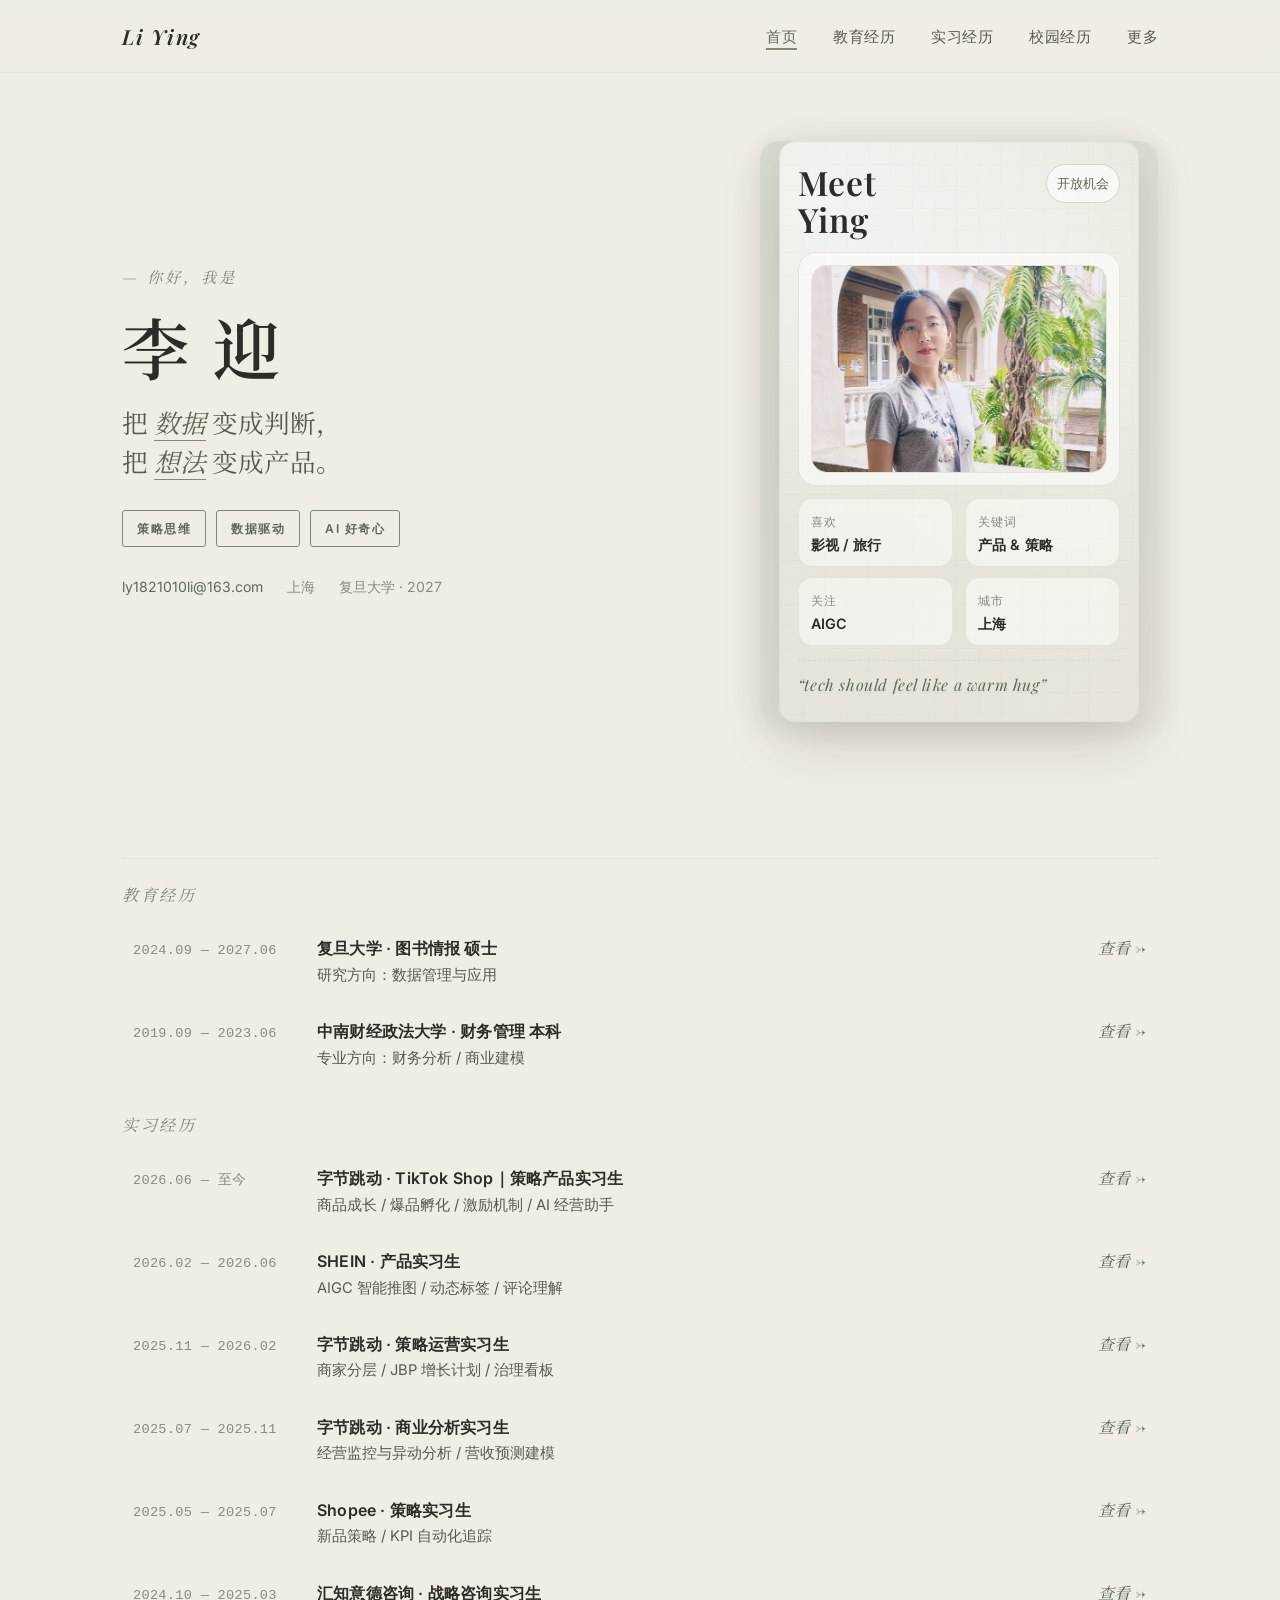
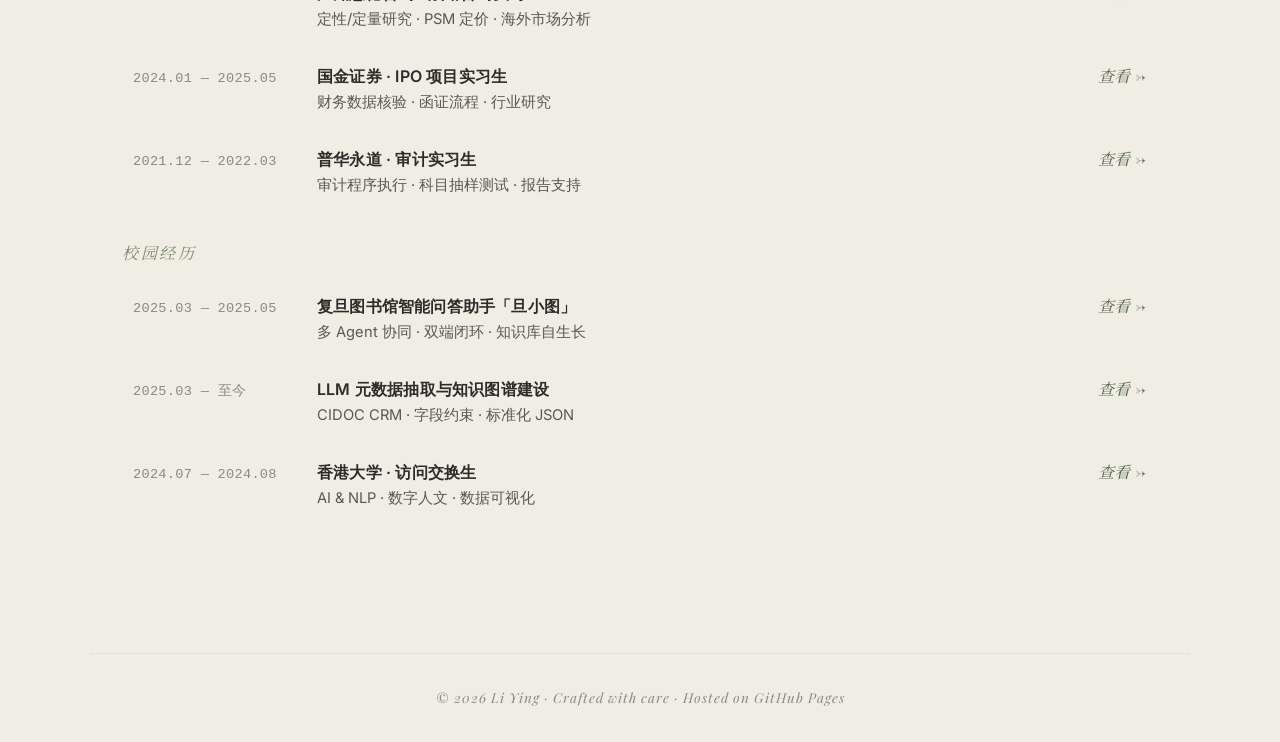
==== commit 40e0bebf: "Fix deployed image references on index.html" ====
--- a/index.html
+++ b/index.html
@@ -362,7 +362,7 @@
           <div class="meet-body">
             <div class="meet-person">
               <div class="meet-avatar" id="meetAvatar">
-                <img src="assets/images/home.jpg" alt="李迎" />
+                <img src="profile.jpg" alt="李迎" />
               </div>
             </div>
             <div class="meet-kv">
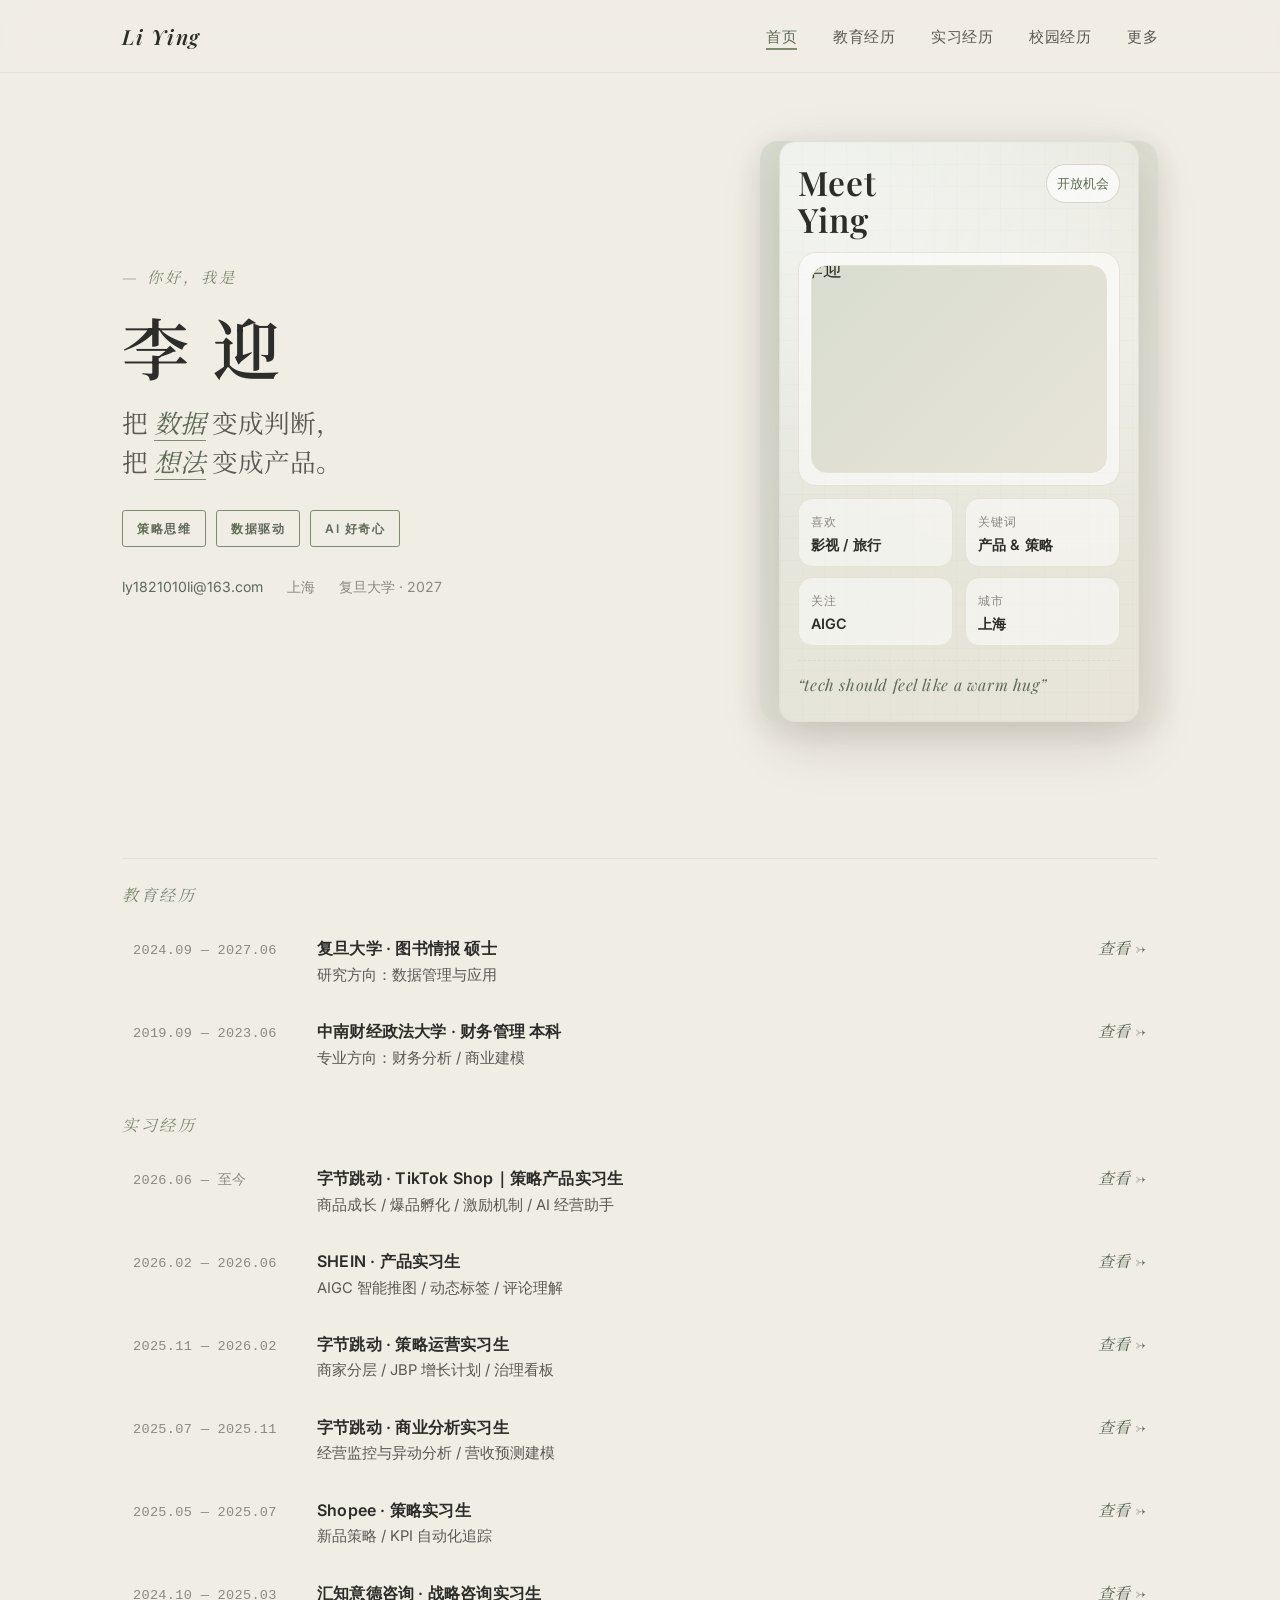
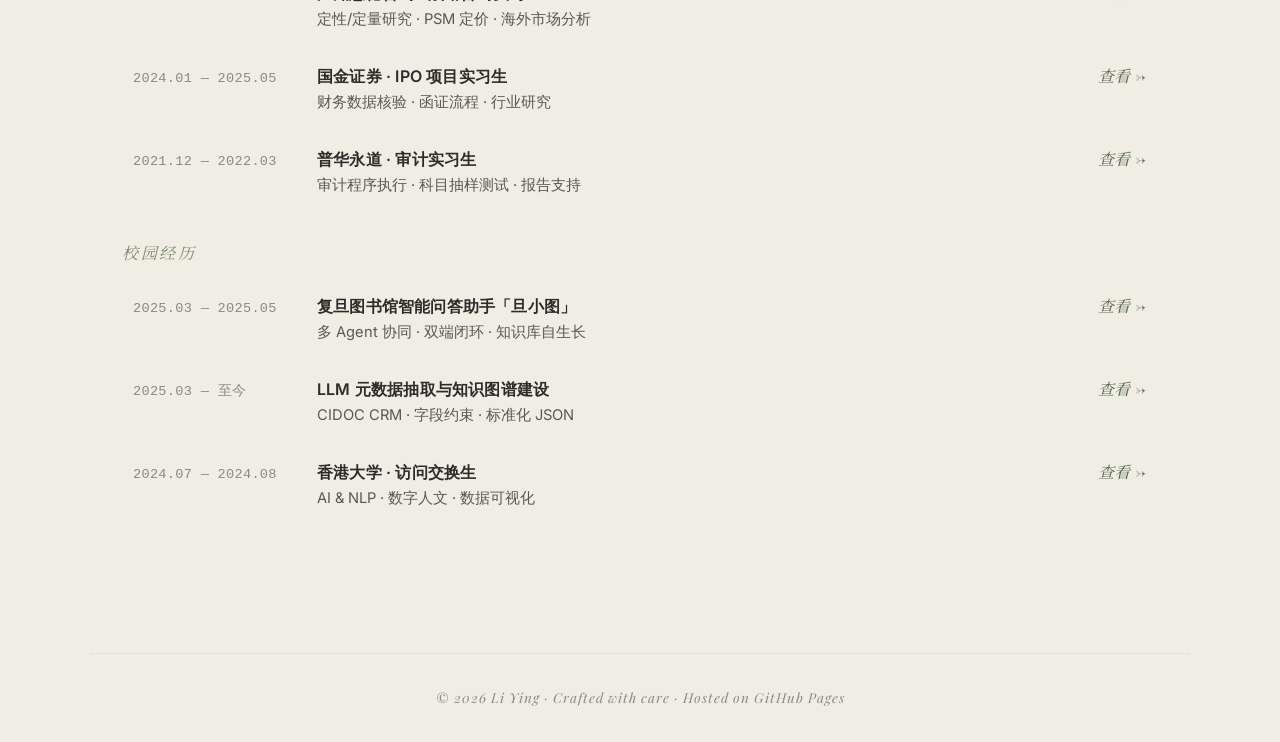
==== commit 69511171: "Restore original portfolio media on index.html" ====
--- a/index.html
+++ b/index.html
@@ -362,7 +362,7 @@
           <div class="meet-body">
             <div class="meet-person">
               <div class="meet-avatar" id="meetAvatar">
-                <img src="profile.jpg" alt="李迎" />
+                <img src="https://yling110500.github.io/portfolio_liying/assets/images/shouye.png" alt="李迎" />
               </div>
             </div>
             <div class="meet-kv">
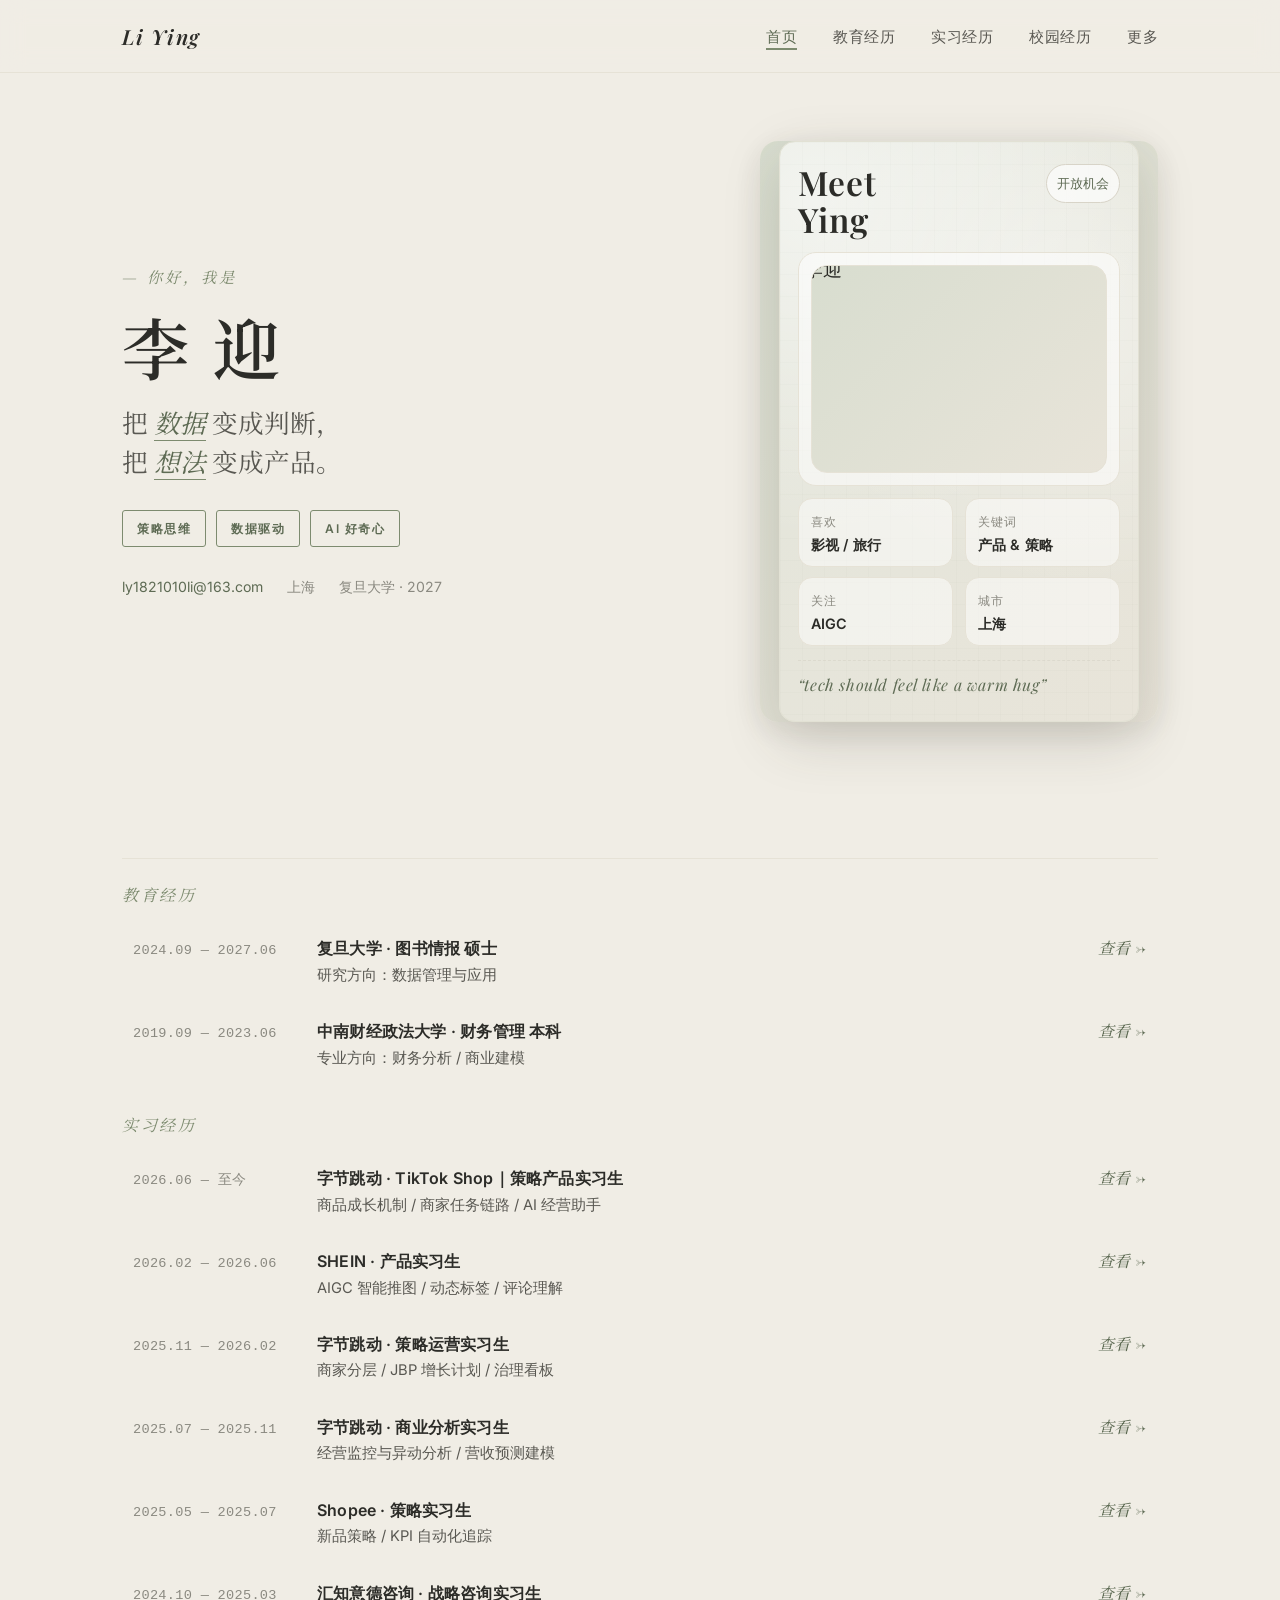
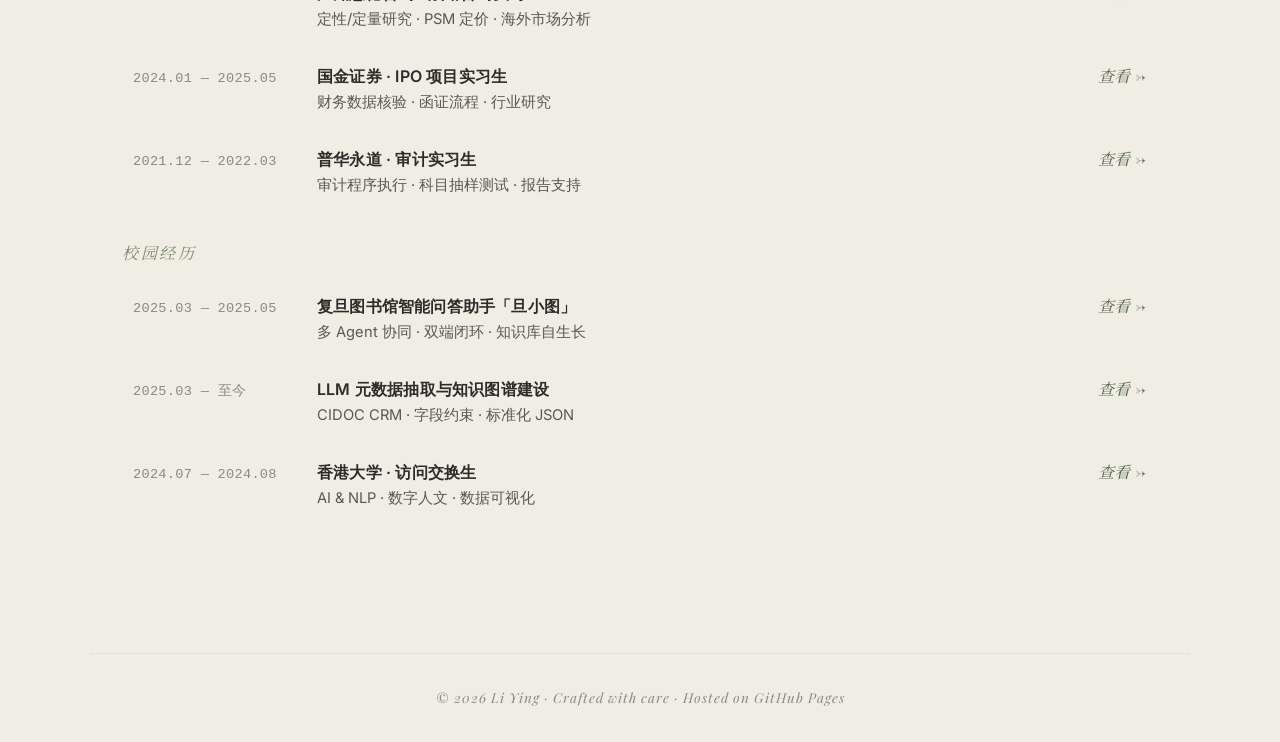
==== commit c12896b0: "Align strategy product summary with resume" ====
--- a/index.html
+++ b/index.html
@@ -429,7 +429,7 @@
                   <div class="pv-time">2026.06 — 至今</div>
                   <div>
                     <div class="pv-main">字节跳动 · TikTok Shop｜策略产品实习生</div>
-                    <div class="pv-sub">商品成长 / 爆品孵化 / 激励机制 / AI 经营助手</div>
+                    <div class="pv-sub">商品成长机制 / 商家任务链路 / AI 经营助手</div>
                   </div>
                   <div class="pv-go">查看 →</div>
                 </a>
